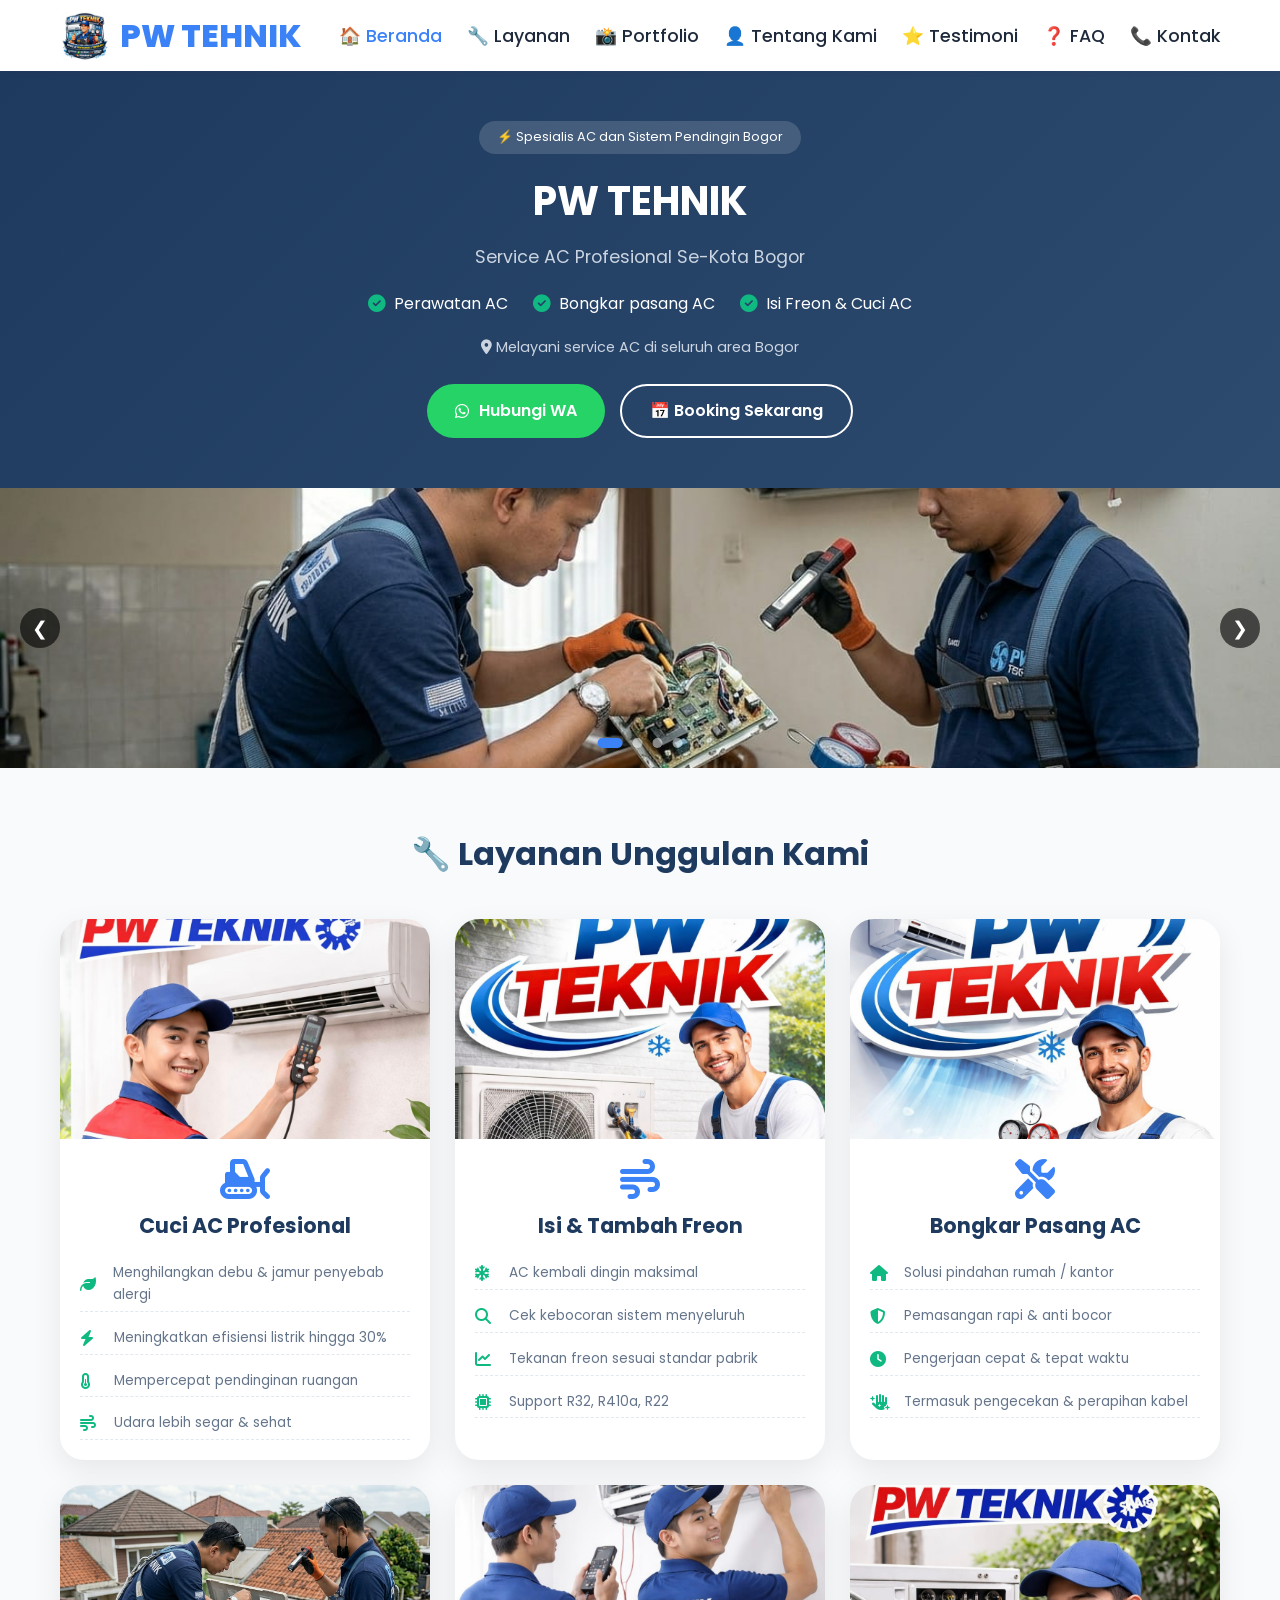
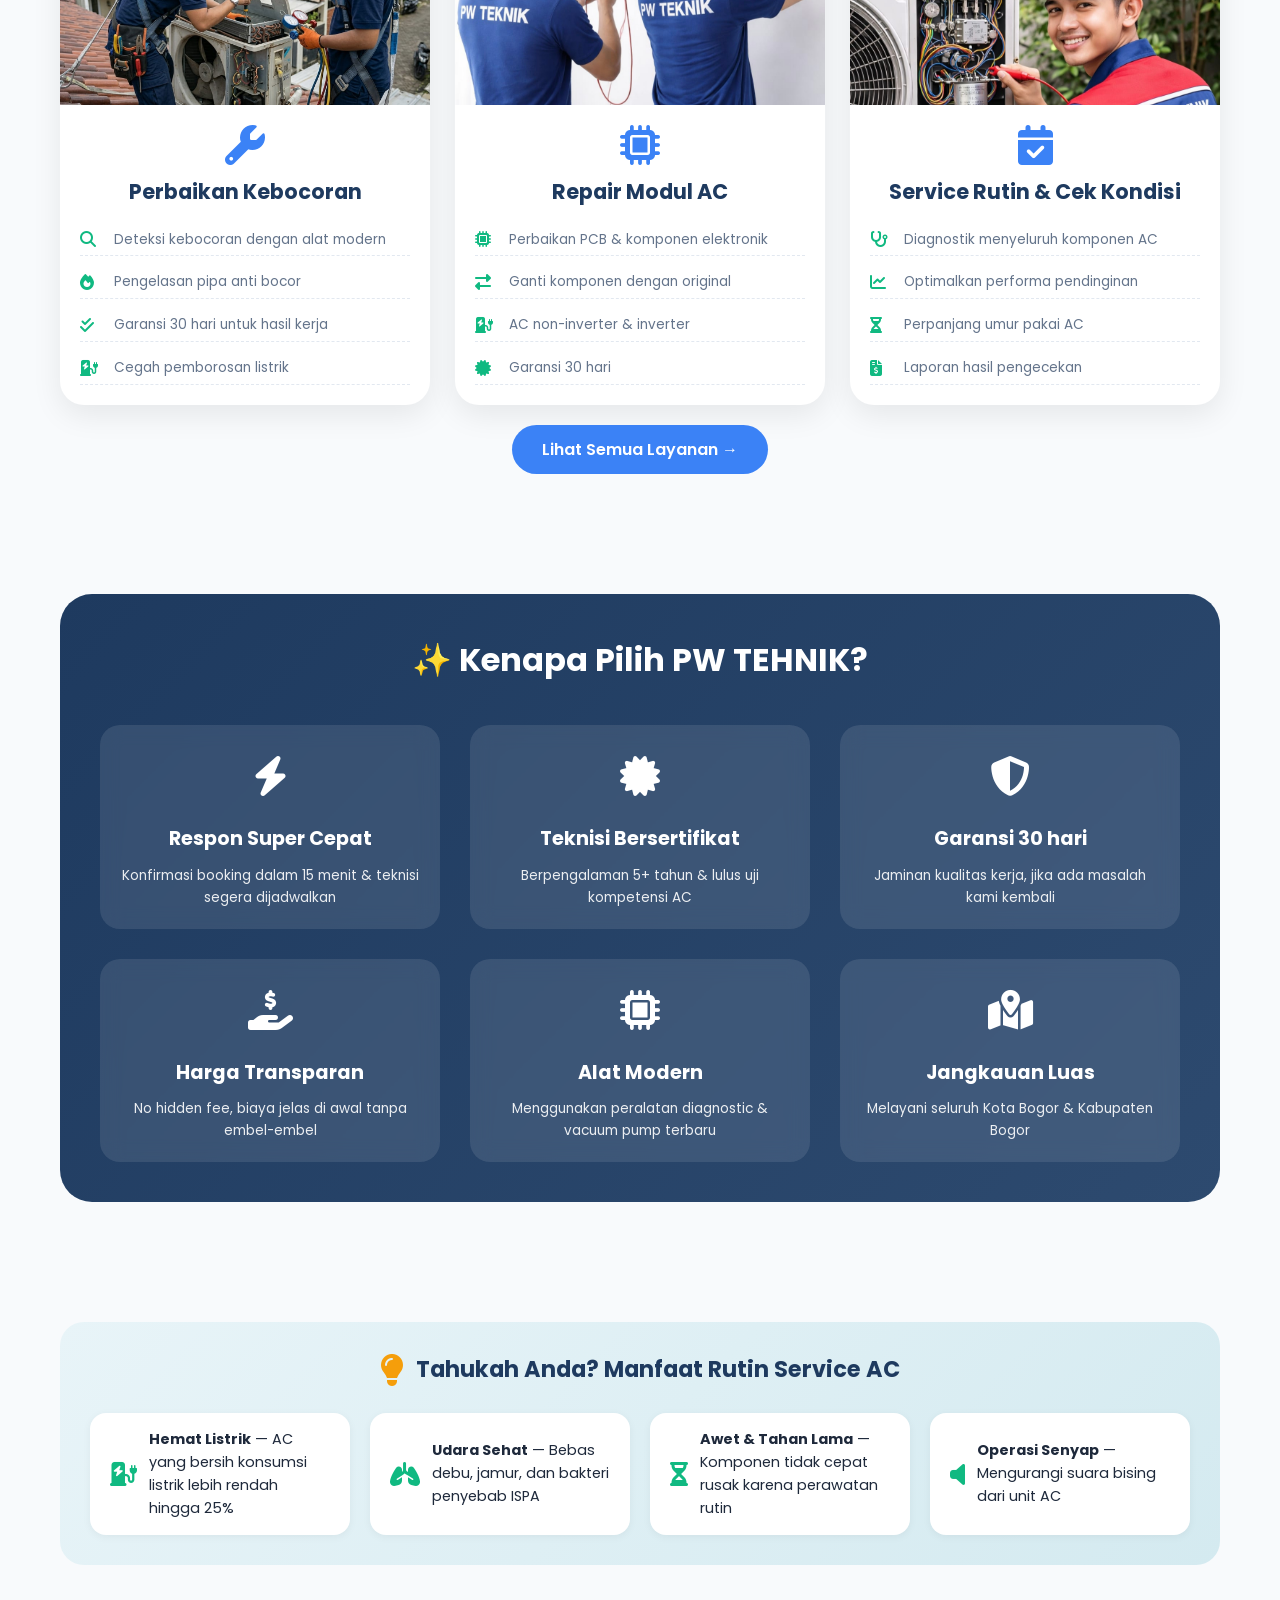
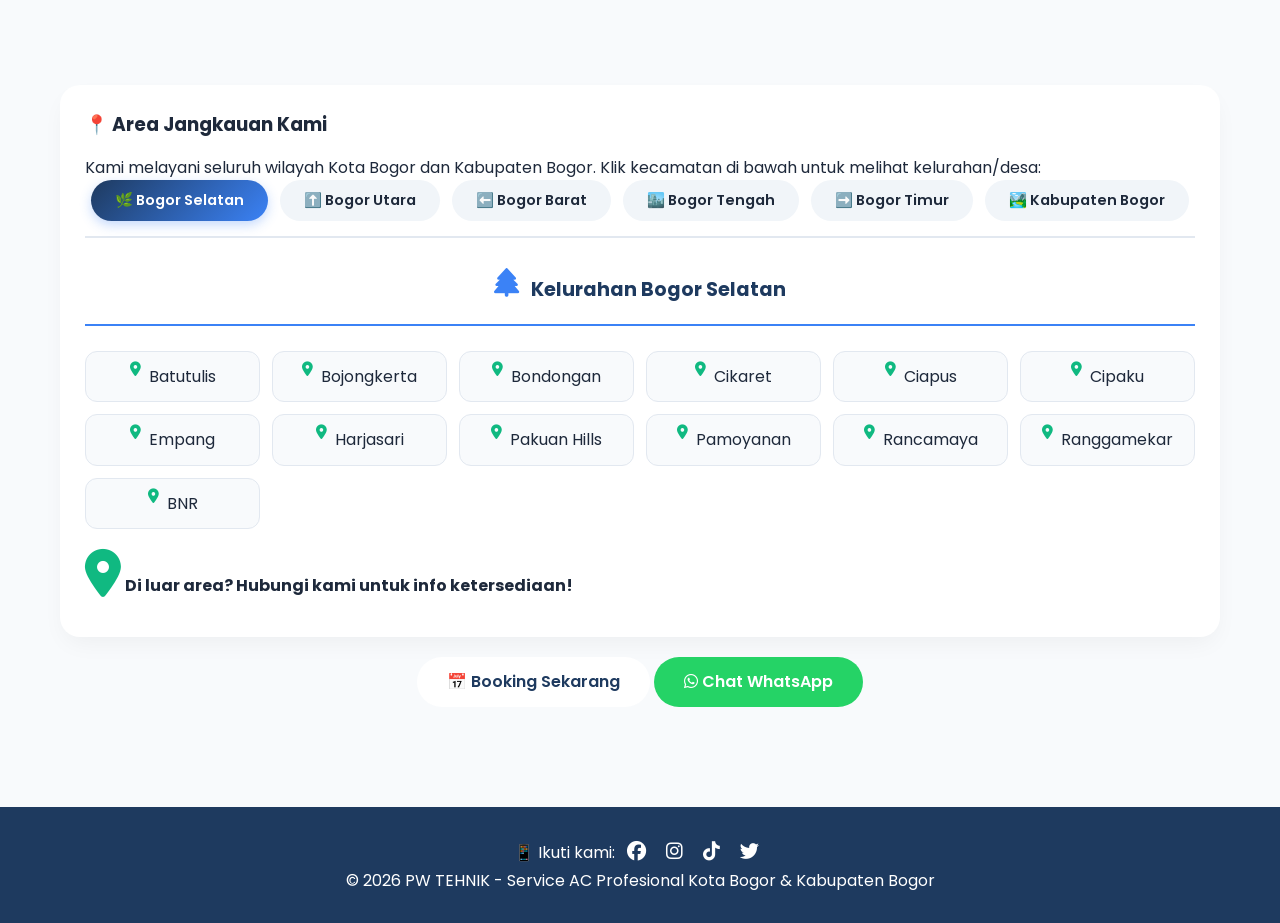
==== index.html @ 3d59398f "foto dashboard" ====
<!DOCTYPE html>
<html lang="id">
<head>
    <meta charset="UTF-8">
    <meta name="viewport" content="width=device-width, initial-scale=1.0, maximum-scale=1.0, user-scalable=yes">
    <title>PW TEHNIK - Service AC Profesional Kota Bogor</title>
    <meta name="description" content="Service AC profesional di Kota Bogor. Teknisi berpengalaman, harga terjangkau, Garansi 30 hari. Melayani cuci AC, isi freon, bongkar pasang.">
    <meta name="keywords" content="service AC Bogor, cuci AC Bogor, isi freon Bogor, teknisi AC">
    
    <!-- Favicon -->
    <link rel="icon" type="image/jpeg" href="assets/logo.jpeg">
    <link rel="shortcut icon" href="assets/logo.jpeg" type="image/x-icon">
    
    <link href="https://fonts.googleapis.com/css2?family=Poppins:wght@300;400;500;600;700;800&display=swap" rel="stylesheet">
    <link rel="stylesheet" href="https://cdnjs.cloudflare.com/ajax/libs/font-awesome/6.5.1/css/all.min.css">
    <link rel="stylesheet" href="css/style.css">
</head>
<body>

<nav class="navbar">
    <div class="nav-container">
        <a href="index.html" class="logo">
            <img src="assets/logo.jpeg" alt="Logo PW TEHNIK">
            <span>PW TEHNIK</span>
        </a>
        <div class="menu-toggle" id="menuToggle">
            <i class="fas fa-bars"></i>
        </div>
        <ul class="nav-menu" id="navMenu">
            <li><a href="index.html" class="active">🏠 Beranda</a></li>
            <li><a href="layanan.html">🔧 Layanan</a></li>
            <li><a href="portfolio.html">📸 Portfolio</a></li>
            <li><a href="tentang.html">👤 Tentang Kami</a></li>
            <li><a href="testimoni.html">⭐ Testimoni</a></li>
            <li><a href="faq.html">❓ FAQ</a></li>
            <li><a href="kontak.html">📞 Kontak</a></li>
        </ul>
    </div>
</nav>

<!-- KONTEN UTAMA (TEKS DAN LAYANAN) -->
<section class="hero-content-section">
    <div class="container">
        <div class="hero-content">
            <div class="hero-badge">⚡ Spesialis AC dan Sistem Pendingin Bogor</div>
            <h1>PW TEHNIK</h1>
            <p class="hero-tagline">Service AC Profesional Se-Kota Bogor</p>
            <ul class="hero-features">
                <li><i class="fas fa-check-circle"></i> Perawatan AC</li>
                <li><i class="fas fa-check-circle"></i> Bongkar pasang AC</li>
                <li><i class="fas fa-check-circle"></i> Isi Freon & Cuci AC</li>
            </ul>
            <p class="hero-location">
                <i class="fas fa-map-marker-alt"></i> Melayani service AC di seluruh area Bogor
            </p>
            <div class="btn-group-hero">
                <a href="https://wa.me/6281234567890?text=Halo%20PW%20TEHNIK%2C%20saya%20mau%20booking%20service%20AC" class="btn-wa-hero">
                    <i class="fab fa-whatsapp"></i> Hubungi WA
                </a>
                <a href="kontak.html" class="btn-outline-hero">
                    📅 Booking Sekarang
                </a>
            </div>
        </div>
    </div>
</section>

<section class="hero-slider-full">
    <div class="slider-container-full">
        <div class="slider-wrapper-full">
            <div class="slides-full" id="slidesFull">
                <div class="slide-full">
                    <img src="assets/service ac bogor landscape 1.jpeg" alt="Teknisi sedang perbaiki AC">
                </div>
                <div class="slide-full">
                    <img src="assets/service ac bogor landscape 2.jpeg" alt="Cuci AC profesional">
                </div>
                <div class="slide-full">
                    <img src="assets/service ac bogor landscape 3.jpeg" alt="Isi freon AC">
                </div>
                <div class="slide-full">
                    <img src="assets/service ac bogor landscape 1.jpeg" alt="Bongkar pasang AC">
                </div>
            </div>
        </div>
        <button class="slider-btn-full btn-prev-full" id="prevBtnFull">❮</button>
        <button class="slider-btn-full btn-next-full" id="nextBtnFull">❯</button>
        <div class="dots-full" id="dotsFull"></div>
    </div>
</section>

<!-- LAYANAN UNGGULAN dengan 6 CARD + FOTO & KELEBIHAN -->
<section class="section">
    <div class="container">
        <h2 class="section-title">🔧 Layanan Unggulan Kami</h2>
        
        <!-- Grid 6 card - rapi 2 atau 3 kolom tergantung layar -->
        <div class="services-grid-6" style="display: grid; grid-template-columns: repeat(auto-fill, minmax(320px, 1fr)); gap: 25px;">
            
            <!-- Card 1: Cuci AC Profesional -->
            <div class="service-card">
                <div class="service-img-wrapper">
                    <img src="assets/Service ac bogor 1.jpg" alt="Cuci AC" class="service-img" onerror="this.src='https://placehold.co/600x400/1E3A5F/white?text=Cuci+AC'">
                </div>
                <div class="service-body">
                    <i class="fas fa-snowplow service-icon"></i>
                    <h3>Cuci AC Profesional</h3>
                    <div class="service-benefits">
                        <div class="benefit-item"><i class="fas fa-leaf"></i><span>Menghilangkan debu & jamur penyebab alergi</span></div>
                        <div class="benefit-item"><i class="fas fa-bolt"></i><span>Meningkatkan efisiensi listrik hingga 30%</span></div>
                        <div class="benefit-item"><i class="fas fa-thermometer-half"></i><span>Mempercepat pendinginan ruangan</span></div>
                        <div class="benefit-item"><i class="fas fa-wind"></i><span>Udara lebih segar & sehat</span></div>
                    </div>
                </div>
            </div>

            <!-- Card 2: Isi & Tambah Freon -->
            <div class="service-card">
                <div class="service-img-wrapper">
                    <img src="assets/Service ac bogor 2.jpg" alt="Isi Freon" class="service-img" onerror="this.src='https://placehold.co/600x400/1E3A5F/white?text=Isi+Freon'">
                </div>
                <div class="service-body">
                    <i class="fas fa-wind service-icon"></i>
                    <h3>Isi & Tambah Freon</h3>
                    <div class="service-benefits">
                        <div class="benefit-item"><i class="fas fa-snowflake"></i><span>AC kembali dingin maksimal</span></div>
                        <div class="benefit-item"><i class="fas fa-search"></i><span>Cek kebocoran sistem menyeluruh</span></div>
                        <div class="benefit-item"><i class="fas fa-chart-line"></i><span>Tekanan freon sesuai standar pabrik</span></div>
                        <div class="benefit-item"><i class="fas fa-microchip"></i><span>Support R32, R410a, R22</span></div>
                    </div>
                </div>
            </div>

            <!-- Card 3: Bongkar Pasang AC -->
            <div class="service-card">
                <div class="service-img-wrapper">
                    <img src="assets/Service ac bogor 3.jpg" alt="Bongkar Pasang" class="service-img" onerror="this.src='https://placehold.co/600x400/1E3A5F/white?text=Bongkar+Pasang'">
                </div>
                <div class="service-body">
                    <i class="fas fa-tools service-icon"></i>
                    <h3>Bongkar Pasang AC</h3>
                    <div class="service-benefits">
                        <div class="benefit-item"><i class="fas fa-home"></i><span>Solusi pindahan rumah / kantor</span></div>
                        <div class="benefit-item"><i class="fas fa-shield-alt"></i><span>Pemasangan rapi & anti bocor</span></div>
                        <div class="benefit-item"><i class="fas fa-clock"></i><span>Pengerjaan cepat & tepat waktu</span></div>
                        <div class="benefit-item"><i class="fas fa-hand-sparkles"></i><span>Termasuk pengecekan & perapihan kabel</span></div>
                    </div>
                </div>
            </div>

            <!-- Card 4: Perbaikan Kebocoran -->
            <div class="service-card">
                <div class="service-img-wrapper">
                    <img src="assets/service ac bogor landscape 2.jpeg" alt="Perbaikan Bocor" class="service-img" onerror="this.src='https://placehold.co/600x400/1E3A5F/white?text=Perbaikan+Kebocoran'">
                </div>
                <div class="service-body">
                    <i class="fas fa-wrench service-icon"></i>
                    <h3>Perbaikan Kebocoran</h3>
                    <div class="service-benefits">
                        <div class="benefit-item"><i class="fas fa-search"></i><span>Deteksi kebocoran dengan alat modern</span></div>
                        <div class="benefit-item"><i class="fas fa-fire"></i><span>Pengelasan pipa anti bocor</span></div>
                        <div class="benefit-item"><i class="fas fa-check-double"></i><span>Garansi 30 hari untuk hasil kerja</span></div>
                        <div class="benefit-item"><i class="fas fa-charging-station"></i><span>Cegah pemborosan listrik</span></div>
                    </div>
                </div>
            </div>

            <!-- Card 5: Repair Modul / PCB -->
            <div class="service-card">
                <div class="service-img-wrapper">
                    <img src="assets/Service ac bogor 5.jpg" alt="Repair Modul" class="service-img" onerror="this.src='https://placehold.co/600x400/1E3A5F/white?text=Repair+Modul+AC'">
                </div>
                <div class="service-body">
                    <i class="fas fa-microchip service-icon"></i>
                    <h3>Repair Modul AC</h3>
                    <div class="service-benefits">
                        <div class="benefit-item"><i class="fas fa-microchip"></i><span>Perbaikan PCB & komponen elektronik</span></div>
                        <div class="benefit-item"><i class="fas fa-exchange-alt"></i><span>Ganti komponen dengan original</span></div>
                        <div class="benefit-item"><i class="fas fa-charging-station"></i><span>AC non-inverter & inverter</span></div>
                        <div class="benefit-item"><i class="fas fa-certificate"></i><span>Garansi 30 hari</span></div>
                    </div>
                </div>
            </div>

            <!-- Card 6: Service Rutin & Pengecekan -->
            <div class="service-card">
                <div class="service-img-wrapper">
                    <img src="assets/Service ac bogor 6.jpg" alt="Service Rutin" class="service-img" onerror="this.src='https://placehold.co/600x400/1E3A5F/white?text=Service+Rutin'">
                </div>
                <div class="service-body">
                    <i class="fas fa-calendar-check service-icon"></i>
                    <h3>Service Rutin & Cek Kondisi</h3>
                    <div class="service-benefits">
                        <div class="benefit-item"><i class="fas fa-stethoscope"></i><span>Diagnostik menyeluruh komponen AC</span></div>
                        <div class="benefit-item"><i class="fas fa-chart-line"></i><span>Optimalkan performa pendinginan</span></div>
                        <div class="benefit-item"><i class="fas fa-hourglass-half"></i><span>Perpanjang umur pakai AC</span></div>
                        <div class="benefit-item"><i class="fas fa-file-invoice-dollar"></i><span>Laporan hasil pengecekan</span></div>
                    </div>
                </div>
            </div>
        </div>
        
        <div class="text-center mt-20">
            <a href="layanan.html" class="btn btn-secondary">Lihat Semua Layanan →</a>
        </div>
    </div>
</section>

<!-- POIN KEUNGGULAN / FITUR UTAMA -->
<section class="section">
    <div class="container">
        <div class="feature-showcase">
            <h2 class="section-title">✨ Kenapa Pilih PW TEHNIK?</h2>
            <div class="features-grid">
                <div class="feature-box">
                    <div class="feature-icon"><i class="fas fa-bolt"></i></div>
                    <h4>Respon Super Cepat</h4>
                    <p>Konfirmasi booking dalam 15 menit & teknisi segera dijadwalkan</p>
                </div>
                <div class="feature-box">
                    <div class="feature-icon"><i class="fas fa-certificate"></i></div>
                    <h4>Teknisi Bersertifikat</h4>
                    <p>Berpengalaman 5+ tahun & lulus uji kompetensi AC</p>
                </div>
                <div class="feature-box">
                    <div class="feature-icon"><i class="fas fa-shield-alt"></i></div>
                    <h4>Garansi 30 hari</h4>
                    <p>Jaminan kualitas kerja, jika ada masalah kami kembali</p>
                </div>
                <div class="feature-box">
                    <div class="feature-icon"><i class="fas fa-hand-holding-usd"></i></div>
                    <h4>Harga Transparan</h4>
                    <p>No hidden fee, biaya jelas di awal tanpa embel-embel</p>
                </div>
                <div class="feature-box">
                    <div class="feature-icon"><i class="fas fa-microchip"></i></div>
                    <h4>Alat Modern</h4>
                    <p>Menggunakan peralatan diagnostic & vacuum pump terbaru</p>
                </div>
                <div class="feature-box">
                    <div class="feature-icon"><i class="fas fa-map-marked-alt"></i></div>
                    <h4>Jangkauan Luas</h4>
                    <p>Melayani seluruh Kota Bogor & Kabupaten Bogor</p>
                </div>
            </div>
        </div>
    </div>
</section>

<!-- MANFAAT SERVICE AC (POIN EDUKASI) -->
<section class="section bg-light">
    <div class="container">
        <div class="info-card">
            <div class="info-header">
                <i class="fas fa-lightbulb"></i>
                <h3>Tahukah Anda? Manfaat Rutin Service AC</h3>
            </div>
            <div class="info-grid">
                <div class="info-item">
                    <i class="fas fa-charging-station"></i>
                    <span><strong>Hemat Listrik</strong> — AC yang bersih konsumsi listrik lebih rendah hingga 25%</span>
                </div>
                <div class="info-item">
                    <i class="fas fa-lungs"></i>
                    <span><strong>Udara Sehat</strong> — Bebas debu, jamur, dan bakteri penyebab ISPA</span>
                </div>
                <div class="info-item">
                    <i class="fas fa-hourglass-half"></i>
                    <span><strong>Awet & Tahan Lama</strong> — Komponen tidak cepat rusak karena perawatan rutin</span>
                </div>
                <div class="info-item">
                    <i class="fas fa-volume-off"></i>
                    <span><strong>Operasi Senyap</strong> — Mengurangi suara bising dari unit AC</span>
                </div>
            </div>
        </div>
    </div>
</section>

<!-- AREA JANGKAUAN -->
<section class="section">
    <div class="container">
        <div class="card">
            <h3 style="margin-bottom: 15px;">📍 Area Jangkauan Kami</h3>
            <p>Kami melayani seluruh wilayah Kota Bogor dan Kabupaten Bogor. Klik kecamatan di bawah untuk melihat kelurahan/desa:</p>
            
            <!-- Tabs Kecamatan -->
            <div class="kecamatan-tabs" id="kecamatanTabs">
                <button class="kecamatan-tab active" data-kecamatan="selatan">🌿 Bogor Selatan</button>
                <button class="kecamatan-tab" data-kecamatan="utara">⬆️ Bogor Utara</button>
                <button class="kecamatan-tab" data-kecamatan="barat">⬅️ Bogor Barat</button>
                <button class="kecamatan-tab" data-kecamatan="tengah">🏙️ Bogor Tengah</button>
                <button class="kecamatan-tab" data-kecamatan="timur">➡️ Bogor Timur</button>
                <button class="kecamatan-tab" data-kecamatan="kabupaten">🏞️ Kabupaten Bogor</button>
            </div>
            
            <!-- Panel Kelurahan per Kecamatan -->
            <div id="kelurahanPanels">
                
                <div class="kelurahan-panel active-panel" data-panel="selatan">
                    <div class="kecamatan-header">
                        <i class="fas fa-tree"></i>
                        <h4>Kelurahan Bogor Selatan</h4>
                    </div>
                    <div class="kelurahan-grid">
                        <div class="kelurahan-item"><i class="fas fa-location-dot"></i> Batutulis</div>
                        <div class="kelurahan-item"><i class="fas fa-location-dot"></i> Bojongkerta</div>
                        <div class="kelurahan-item"><i class="fas fa-location-dot"></i> Bondongan</div>
                        <div class="kelurahan-item"><i class="fas fa-location-dot"></i> Cikaret</div>
                        <div class="kelurahan-item"><i class="fas fa-location-dot"></i> Ciapus</div>
                        <div class="kelurahan-item"><i class="fas fa-location-dot"></i> Cipaku</div>
                        <div class="kelurahan-item"><i class="fas fa-location-dot"></i> Empang</div>
                        <div class="kelurahan-item"><i class="fas fa-location-dot"></i> Harjasari</div>
                        <div class="kelurahan-item"><i class="fas fa-location-dot"></i> Pakuan Hills</div>
                        <div class="kelurahan-item"><i class="fas fa-location-dot"></i> Pamoyanan</div>
                        <div class="kelurahan-item"><i class="fas fa-location-dot"></i> Rancamaya</div>
                        <div class="kelurahan-item"><i class="fas fa-location-dot"></i> Ranggamekar</div>
                        <div class="kelurahan-item"><i class="fas fa-location-dot"></i> BNR</div>
                    </div>
                </div>
                
                <div class="kelurahan-panel" data-panel="utara">
                    <div class="kecamatan-header">
                        <i class="fas fa-mountain"></i>
                        <h4>Kelurahan Bogor Utara</h4>
                    </div>
                    <div class="kelurahan-grid">
                        <div class="kelurahan-item"><i class="fas fa-location-dot"></i> Bantarjati</div>
                        <div class="kelurahan-item"><i class="fas fa-location-dot"></i> Cibuluh</div>
                        <div class="kelurahan-item"><i class="fas fa-location-dot"></i> Ciluar</div>
                        <div class="kelurahan-item"><i class="fas fa-location-dot"></i> Tanah Baru</div>
                        <div class="kelurahan-item"><i class="fas fa-location-dot"></i> Bangbarung</div>
                        <div class="kelurahan-item"><i class="fas fa-location-dot"></i> Baranangsiang</div>
                        <div class="kelurahan-item"><i class="fas fa-location-dot"></i> Katulampa</div>
                        <div class="kelurahan-item"><i class="fas fa-location-dot"></i> Sindangrasa</div>
                        <div class="kelurahan-item"><i class="fas fa-location-dot"></i> Sindangsari</div>
                        <div class="kelurahan-item"><i class="fas fa-location-dot"></i> Sukasari</div>
                        <div class="kelurahan-item"><i class="fas fa-location-dot"></i> Tajur</div>
                    </div>
                </div>
                
                <div class="kelurahan-panel" data-panel="barat">
                    <div class="kecamatan-header">
                        <i class="fas fa-water"></i>
                        <h4>Kelurahan Bogor Barat</h4>
                    </div>
                    <div class="kelurahan-grid">
                        <div class="kelurahan-item"><i class="fas fa-location-dot"></i> Loji</div>
                        <div class="kelurahan-item"><i class="fas fa-location-dot"></i> Gunung Batu</div>
                        <div class="kelurahan-item"><i class="fas fa-location-dot"></i> Pasir Jaya</div>
                        <div class="kelurahan-item"><i class="fas fa-location-dot"></i> Pasir Mulya</div>
                        <div class="kelurahan-item"><i class="fas fa-location-dot"></i> Sindang Barang</div>
                        <div class="kelurahan-item"><i class="fas fa-location-dot"></i> Bubulak</div>
                        <div class="kelurahan-item"><i class="fas fa-location-dot"></i> Cilendek</div>
                        <div class="kelurahan-item"><i class="fas fa-location-dot"></i> Curug</div>
                        <div class="kelurahan-item"><i class="fas fa-location-dot"></i> Margajaya</div>
                        <div class="kelurahan-item"><i class="fas fa-location-dot"></i> Pasir Kuda</div>
                        <div class="kelurahan-item"><i class="fas fa-location-dot"></i> Semplak</div>
                        <div class="kelurahan-item"><i class="fas fa-location-dot"></i> Situ Gede</div>
                    </div>
                </div>
                
                <div class="kelurahan-panel" data-panel="tengah">
                    <div class="kecamatan-header">
                        <i class="fas fa-city"></i>
                        <h4>Kelurahan Bogor Tengah</h4>
                    </div>
                    <div class="kelurahan-grid">
                        <div class="kelurahan-item"><i class="fas fa-location-dot"></i> Sempur</div>
                        <div class="kelurahan-item"><i class="fas fa-location-dot"></i> Paledang</div>
                        <div class="kelurahan-item"><i class="fas fa-location-dot"></i> Ciwaringin</div>
                        <div class="kelurahan-item"><i class="fas fa-location-dot"></i> Pabaton</div>
                        <div class="kelurahan-item"><i class="fas fa-location-dot"></i> Babakan</div>
                        <div class="kelurahan-item"><i class="fas fa-location-dot"></i> Cibogor</div>
                    </div>
                </div>
                
                <div class="kelurahan-panel" data-panel="timur">
                    <div class="kecamatan-header">
                        <i class="fas fa-church"></i>
                        <h4>Kelurahan Bogor Timur</h4>
                    </div>
                    <div class="kelurahan-grid">
                        <div class="kelurahan-item"><i class="fas fa-location-dot"></i> Baranangsiang</div>
                        <div class="kelurahan-item"><i class="fas fa-location-dot"></i> Katulampa</div>
                        <div class="kelurahan-item"><i class="fas fa-location-dot"></i> Sindangrasa</div>
                        <div class="kelurahan-item"><i class="fas fa-location-dot"></i> Sindangsari</div>
                        <div class="kelurahan-item"><i class="fas fa-location-dot"></i> Sukasari</div>
                        <div class="kelurahan-item"><i class="fas fa-location-dot"></i> Tajur</div>
                        <div class="kelurahan-item"><i class="fas fa-location-dot"></i> Tanah Sareal</div>
                    </div>
                </div>
                
                <div class="kelurahan-panel" data-panel="kabupaten">
                    <div class="kecamatan-header">
                        <i class="fas fa-mountain-sun"></i>
                        <h4>Wilayah Kabupaten Bogor</h4>
                    </div>
                    <div class="kelurahan-grid">
                        <div class="kelurahan-item"><i class="fas fa-location-dot"></i> Bojong Koneng</div>
                        <div class="kelurahan-item"><i class="fas fa-location-dot"></i> Bukit Cimanggu</div>
                        <div class="kelurahan-item"><i class="fas fa-location-dot"></i> Cibinong</div>
                        <div class="kelurahan-item"><i class="fas fa-location-dot"></i> Ciheleut</div>
                        <div class="kelurahan-item"><i class="fas fa-location-dot"></i> Cilebut</div>
                        <div class="kelurahan-item"><i class="fas fa-location-dot"></i> Cimanggu City</div>
                        <div class="kelurahan-item"><i class="fas fa-location-dot"></i> Citereup</div>
                        <div class="kelurahan-item"><i class="fas fa-location-dot"></i> Jambu Dua Bogor</div>
                        <div class="kelurahan-item"><i class="fas fa-location-dot"></i> Kebon Pedes</div>
                        <div class="kelurahan-item"><i class="fas fa-location-dot"></i> Laladon</div>
                        <div class="kelurahan-item"><i class="fas fa-location-dot"></i> Bubulak</div>
                        <div class="kelurahan-item"><i class="fas fa-location-dot"></i> Gadog</div>
                        <div class="kelurahan-item"><i class="fas fa-location-dot"></i> Cifor</div>
                        <div class="kelurahan-item"><i class="fas fa-location-dot"></i> Cijunjung</div>
                        <div class="kelurahan-item"><i class="fas fa-location-dot"></i> Cinangneng</div>
                        <div class="kelurahan-item"><i class="fas fa-location-dot"></i> Danau Bogor Raya</div>
                        <div class="kelurahan-item"><i class="fas fa-location-dot"></i> Dramaga</div>
                        <div class="kelurahan-item"><i class="fas fa-location-dot"></i> Kemang</div>
                        <div class="kelurahan-item"><i class="fas fa-location-dot"></i> Mancur</div>
                    </div>
                </div>
                
            </div>
            
            <p class="mt-20"><i class="fas fa-map-marker-alt" style="color: var(--accent);"></i> <strong>Di luar area? Hubungi kami untuk info ketersediaan!</strong></p>
        </div>
        
        <div class="text-center mt-20">
            <a href="kontak.html" class="btn btn-primary">📅 Booking Sekarang</a>
            <a href="https://wa.me/6281234567890" class="btn btn-wa"><i class="fab fa-whatsapp"></i> Chat WhatsApp</a>
        </div>
    </div>
</section>

<footer class="footer">
    <div class="container">
        <p>📱 Ikuti kami: 
            <a href="#"><i class="fab fa-facebook"></i></a>
            <a href="#"><i class="fab fa-instagram"></i></a>
            <a href="#"><i class="fab fa-tiktok"></i></a>
            <a href="#"><i class="fab fa-twitter"></i></a>
        </p>
        <p>© 2026 PW TEHNIK - Service AC Profesional Kota Bogor & Kabupaten Bogor</p>
    </div>
</footer>

<script src="js/main.js"></script>
<script>
    // Slider functionality
    const slidesFull = document.getElementById('slidesFull');
    const prevBtn = document.getElementById('prevBtnFull');
    const nextBtn = document.getElementById('nextBtnFull');
    const dotsContainer = document.getElementById('dotsFull');
    if(slidesFull && slidesFull.children.length > 0) {
        let currentIndex = 0;
        const slides = document.querySelectorAll('.slide-full');
        function updateSlider() {
            slidesFull.style.transform = `translateX(-${currentIndex * 100}%)`;
            document.querySelectorAll('.dot-full').forEach((dot, i) => {
                dot.classList.toggle('active', i === currentIndex);
            });
        }
        function createDots() {
            dotsContainer.innerHTML = '';
            slides.forEach((_, i) => {
                const dot = document.createElement('div');
                dot.classList.add('dot-full');
                if(i === currentIndex) dot.classList.add('active');
                dot.addEventListener('click', () => {
                    currentIndex = i;
                    updateSlider();
                });
                dotsContainer.appendChild(dot);
            });
        }
        function nextSlide() { currentIndex = (currentIndex + 1) % slides.length; updateSlider(); }
        function prevSlide() { currentIndex = (currentIndex - 1 + slides.length) % slides.length; updateSlider(); }
        createDots();
        if(prevBtn) prevBtn.addEventListener('click', prevSlide);
        if(nextBtn) nextBtn.addEventListener('click', nextSlide);
        setInterval(nextSlide, 4000);
    }
    
    // Kecamatan Tabs
    const tabs = document.querySelectorAll('.kecamatan-tab');
    const panels = document.querySelectorAll('.kelurahan-panel');
    if(tabs.length) {
        tabs.forEach(tab => {
            tab.addEventListener('click', () => {
                const kec = tab.dataset.kecamatan;
                tabs.forEach(t => t.classList.remove('active'));
                tab.classList.add('active');
                panels.forEach(panel => {
                    panel.classList.remove('active-panel');
                    if(panel.dataset.panel === kec) panel.classList.add('active-panel');
                });
            });
        });
    }
    
    // Mobile menu toggle
    const menuToggle = document.getElementById('menuToggle');
    const navMenu = document.getElementById('navMenu');
    if (menuToggle) {
        menuToggle.addEventListener('click', () => {
            navMenu.classList.toggle('active');
        });
    }
</script>
</body>
</html>
---- css/style.css ----
/* ========== GLOBAL STYLES ========== */
* {
    margin: 0;
    padding: 0;
    box-sizing: border-box;
}

:root {
    --primary: #1E3A5F;
    --secondary: #3B82F6;
    --accent: #10B981;
    --bg-light: #F8FAFC;
    --text-dark: #1E293B;
    --white: #ffffff;
    --gray: #64748B;
    --danger: #EF4444;
    --warning: #F59E0B;
    --wa: #25D366;
}

body {
    font-family: 'Poppins', sans-serif;
    background-color: var(--bg-light);
    color: var(--text-dark);
    line-height: 1.6;
}

.container {
    max-width: 1200px;
    margin: 0 auto;
    padding: 0 20px;
}

/* ========== TYPOGRAPHY ========== */
.text-center { text-align: center; }
.mt-20 { margin-top: 20px; }
.mb-20 { margin-bottom: 20px; }
.text-primary { color: var(--primary); }
.text-secondary { color: var(--secondary); }
.bg-white { background: var(--white); }
.rounded-xl { border-radius: 16px; }

/* ========== NAVBAR ========== */
.navbar {
    background: var(--white);
    box-shadow: 0 2px 10px rgba(0,0,0,0.05);
    position: sticky;
    top: 0;
    z-index: 1000;
}

.nav-container {
    display: flex;
    justify-content: space-between;
    align-items: center;
    padding: 10px 20px;
    max-width: 1200px;
    margin: 0 auto;
}

.logo {
    display: flex;
    align-items: center;
    gap: 10px;
    font-size: 2rem;
    font-weight: 800;
    color: var(--primary);
    text-decoration: none;
}

.logo img {
    height: 50px;
    border-radius: 10px;
}

.logo span {
    color: var(--secondary);
}

.nav-menu {
    display: flex;
    gap: 25px;
    list-style: none;
}

.nav-menu a {
    text-decoration: none;
    color: var(--text-dark);
    font-weight: 500;
    font-size: 1.1rem;
    transition: color 0.3s;
}

.nav-menu a:hover,
.nav-menu a.active {
    color: var(--secondary);
}

.menu-toggle {
    display: none;
    font-size: 1.8rem;
    cursor: pointer;
    color: var(--primary);
}

/* ========== SLIDER FULL WIDTH ========== */
.hero-slider-full {
    width: 100%;
    background-color: #000;
    position: relative;
}

.slider-container-full {
    position: relative;
    width: 100%;
    max-width: 100%;
    margin: 0 auto;
    overflow: hidden;
}

.slider-wrapper-full {
    position: relative;
    width: 100%;
    overflow: hidden;
}

.slides-full {
    display: flex;
    transition: transform 0.5s ease-in-out;
}

.slide-full {
    flex: 0 0 100%;
    position: relative;
}

.slide-full img {
    width: 100%;
    height: 280px;
    object-fit: cover;
    display: block;
}

.slider-btn-full {
    position: absolute;
    top: 50%;
    transform: translateY(-50%);
    background: rgba(0, 0, 0, 0.6);
    color: white;
    border: none;
    width: 40px;
    height: 40px;
    border-radius: 50%;
    cursor: pointer;
    font-size: 1.2rem;
    transition: all 0.3s ease;
    z-index: 10;
}

.slider-btn-full:hover {
    background: var(--secondary);
    transform: translateY(-50%) scale(1.05);
}

.btn-prev-full {
    left: 20px;
}

.btn-next-full {
    right: 20px;
}

.dots-full {
    position: absolute;
    bottom: 20px;
    left: 50%;
    transform: translateX(-50%);
    display: flex;
    gap: 10px;
    z-index: 10;
}

.dot-full {
    width: 10px;
    height: 10px;
    background: rgba(255, 255, 255, 0.5);
    border-radius: 50%;
    cursor: pointer;
    transition: all 0.3s ease;
}

.dot-full.active {
    background: var(--secondary);
    width: 25px;
    border-radius: 10px;
}

/* ========== HERO CONTENT SECTION ========== */
.hero-content-section {
    background: linear-gradient(135deg, #1E3A5F 0%, #2D4A6F 100%);
    padding: 50px 20px;
    text-align: center;
}

.hero-content-section .hero-badge {
    display: inline-block;
    background: rgba(255,255,255,0.15);
    padding: 6px 18px;
    border-radius: 50px;
    font-size: 0.8rem;
    color: white;
    margin-bottom: 15px;
}

.hero-content-section h1 {
    font-size: 2.5rem;
    color: white;
    margin-bottom: 10px;
}

.hero-content-section .hero-tagline {
    font-size: 1.1rem;
    color: #cbd5e1;
    margin-bottom: 20px;
}

.hero-content-section .hero-features {
    display: flex;
    justify-content: center;
    gap: 25px;
    flex-wrap: wrap;
    list-style: none;
    margin-bottom: 20px;
}

.hero-content-section .hero-features li {
    color: white;
    display: flex;
    align-items: center;
    gap: 8px;
}

.hero-content-section .hero-features i {
    color: var(--accent);
    font-size: 1.1rem;
}

.hero-content-section .hero-location {
    color: #cbd5e1;
    font-size: 0.9rem;
    margin-bottom: 25px;
}

.hero-content-section .btn-group-hero {
    display: flex;
    justify-content: center;
    gap: 15px;
    flex-wrap: wrap;
}

.hero-content-section .btn-wa-hero {
    background: #25D366;
    color: white;
    padding: 12px 28px;
    border-radius: 50px;
    text-decoration: none;
    font-weight: 600;
    display: inline-flex;
    align-items: center;
    gap: 10px;
    transition: 0.3s;
}

.hero-content-section .btn-wa-hero:hover {
    background: #128C7E;
    transform: translateY(-2px);
}

.hero-content-section .btn-outline-hero {
    background: transparent;
    border: 2px solid white;
    color: white;
    padding: 12px 28px;
    border-radius: 50px;
    text-decoration: none;
    font-weight: 600;
    transition: 0.3s;
}

.hero-content-section .btn-outline-hero:hover {
    background: white;
    color: #1E3A5F;
}

/* ========== BUTTONS ========== */
.btn-group {
    display: flex;
    gap: 15px;
    justify-content: center;
    flex-wrap: wrap;
}

.btn {
    padding: 12px 30px;
    border-radius: 50px;
    text-decoration: none;
    font-weight: 600;
    transition: transform 0.3s, box-shadow 0.3s;
    display: inline-block;
    border: none;
    cursor: pointer;
    font-family: 'Poppins', sans-serif;
}

.btn:hover {
    transform: translateY(-2px);
    box-shadow: 0 5px 20px rgba(0,0,0,0.2);
}

.btn-primary { background: var(--white); color: var(--primary); }
.btn-wa { background: var(--wa); color: var(--white); }
.btn-secondary { background: var(--secondary); color: var(--white); }

/* ========== SECTION ========== */
.section { padding: 60px 0; }
.section-title {
    text-align: center;
    font-size: 2rem;
    margin-bottom: 40px;
    color: var(--primary);
}
.section-subtitle {
    text-align: center;
    color: var(--gray);
    margin-bottom: 40px;
}

.bg-light { background: var(--bg-light); }

/* ========== CARDS ========== */
.grid-3 {
    display: grid;
    grid-template-columns: repeat(auto-fit, minmax(300px, 1fr));
    gap: 30px;
}

.grid-4 {
    display: grid;
    grid-template-columns: repeat(auto-fit, minmax(250px, 1fr));
    gap: 25px;
}

.card {
    background: var(--white);
    border-radius: 20px;
    padding: 25px;
    box-shadow: 0 10px 25px -5px rgba(0,0,0,0.05);
    transition: transform 0.3s;
}

.card:hover { transform: translateY(-5px); }
.card.text-center { text-align: center; }
.card i { font-size: 3rem; color: var(--secondary); margin-bottom: 15px; }
.card h3 { margin-bottom: 10px; }

/* ========== SERVICE CARD with IMAGE (UNTUK INDEX) ========== */
.service-card {
    background: var(--white);
    border-radius: 24px;
    overflow: hidden;
    box-shadow: 0 10px 30px rgba(0,0,0,0.08);
    transition: transform 0.3s ease, box-shadow 0.3s ease;
}

.service-card:hover {
    transform: translateY(-8px);
    box-shadow: 0 20px 40px rgba(0,0,0,0.15);
}

.service-img-wrapper {
    width: 100%;
    height: 220px;
    overflow: hidden;
}

.service-img {
    width: 100%;
    height: 100%;
    object-fit: cover;
    transition: transform 0.5s ease;
}

.service-card:hover .service-img {
    transform: scale(1.05);
}

.service-body {
    padding: 20px;
    text-align: center;
}

.service-icon {
    font-size: 2.5rem;
    color: var(--secondary);
    margin-bottom: 10px;
}

.service-body h3 {
    font-size: 1.3rem;
    margin-bottom: 15px;
    color: var(--primary);
}

.service-benefits {
    display: flex;
    flex-direction: column;
    gap: 10px;
    margin-top: 10px;
}

.benefit-item {
    display: flex;
    align-items: center;
    gap: 10px;
    font-size: 0.85rem;
    color: var(--gray);
    text-align: left;
    padding: 5px 0;
    border-bottom: 1px dashed #e2e8f0;
}

.benefit-item i {
    font-size: 1rem;
    color: var(--accent);
    width: 24px;
}

/* ========== FEATURE SHOWCASE (KENAPA PILIH KAMI) ========== */
.feature-showcase {
    background: linear-gradient(135deg, var(--primary), #2D4A6F);
    border-radius: 32px;
    padding: 40px;
    color: white;
}

.feature-showcase .section-title {
    color: white;
}

.features-grid {
    display: grid;
    grid-template-columns: repeat(auto-fit, minmax(250px, 1fr));
    gap: 30px;
    margin-top: 20px;
}

.feature-box {
    text-align: center;
    padding: 20px;
    background: rgba(255,255,255,0.1);
    border-radius: 20px;
    backdrop-filter: blur(10px);
    transition: transform 0.3s;
}

.feature-box:hover {
    transform: translateY(-5px);
    background: rgba(255,255,255,0.2);
}

.feature-icon {
    font-size: 2.5rem;
    margin-bottom: 15px;
}

.feature-box h4 {
    font-size: 1.2rem;
    margin-bottom: 10px;
}

.feature-box p {
    font-size: 0.85rem;
    opacity: 0.9;
}

/* ========== INFO CARD (MANFAAT SERVICE AC) ========== */
.info-card {
    background: linear-gradient(135deg, #e8f4f8, #d4eaf0);
    border-radius: 24px;
    padding: 30px;
}

.info-header {
    display: flex;
    align-items: center;
    justify-content: center;
    gap: 12px;
    margin-bottom: 25px;
}

.info-header i {
    font-size: 2rem;
    color: var(--warning);
}

.info-header h3 {
    font-size: 1.4rem;
    color: var(--primary);
}

.info-grid {
    display: grid;
    grid-template-columns: repeat(auto-fit, minmax(240px, 1fr));
    gap: 20px;
}

.info-item {
    display: flex;
    align-items: center;
    gap: 12px;
    background: white;
    padding: 15px 20px;
    border-radius: 16px;
    box-shadow: 0 2px 8px rgba(0,0,0,0.05);
}

.info-item i {
    font-size: 1.5rem;
    color: var(--accent);
}

.info-item span {
    font-size: 0.9rem;
    color: var(--text-dark);
}

/* ========== FORM ========== */
.form-group { margin-bottom: 20px; }
.form-group label {
    display: block;
    margin-bottom: 8px;
    font-weight: 500;
}
.form-group input,
.form-group select,
.form-group textarea {
    width: 100%;
    padding: 12px 15px;
    border: 1px solid #e2e8f0;
    border-radius: 12px;
    font-family: 'Poppins', sans-serif;
    transition: border-color 0.3s;
}
.form-group input:focus,
.form-group select:focus,
.form-group textarea:focus {
    outline: none;
    border-color: var(--secondary);
}

.checkbox-group {
    display: flex;
    flex-wrap: wrap;
    gap: 15px;
    margin-top: 10px;
}
.checkbox-group label {
    display: flex;
    align-items: center;
    gap: 8px;
    font-weight: normal;
}

/* ========== SERVICE CHIPS ========== */
.services-chips {
    display: flex;
    flex-wrap: wrap;
    gap: 12px;
    margin-top: 8px;
}

.service-chip {
    display: inline-flex;
    align-items: center;
    gap: 8px;
    background: #f1f3f4;
    border: 2px solid #e0e0e0;
    border-radius: 48px;
    padding: 10px 18px;
    font-size: 0.85rem;
    font-weight: 500;
    cursor: pointer;
    transition: all 0.2s ease;
    font-family: 'Poppins', sans-serif;
}

.service-chip:hover {
    background: #e8f0fe;
    border-color: var(--secondary);
    transform: translateY(-2px);
}

.service-chip.active {
    background: linear-gradient(135deg, var(--accent), #059669);
    border-color: var(--accent);
    color: var(--white);
    box-shadow: 0 4px 12px rgba(16,185,129,0.3);
}

.service-chip.active .chip-price { color: #e0f7f5; }
.service-chip .chip-icon { font-size: 1.1rem; }
.service-chip .chip-text { font-weight: 600; }
.service-chip .chip-price {
    font-size: 0.7rem;
    padding: 2px 8px;
    background: rgba(0,0,0,0.08);
    border-radius: 20px;
}
.service-chip.active .chip-price { background: rgba(255,255,255,0.2); }

/* ========== PORTFOLIO ========== */
.portfolio-grid {
    display: grid;
    grid-template-columns: repeat(auto-fit, minmax(280px, 1fr));
    gap: 25px;
}

.portfolio-item {
    position: relative;
    border-radius: 20px;
    overflow: hidden;
    cursor: pointer;
}

.portfolio-item img {
    width: 100%;
    height: 250px;
    object-fit: cover;
    transition: transform 0.3s;
}

.portfolio-item:hover img { transform: scale(1.05); }

.portfolio-overlay {
    position: absolute;
    bottom: 0;
    left: 0;
    right: 0;
    background: linear-gradient(transparent, rgba(0,0,0,0.7));
    padding: 20px;
    color: var(--white);
    transform: translateY(100%);
    transition: transform 0.3s;
}

.portfolio-item:hover .portfolio-overlay { transform: translateY(0); }

/* ========== MODAL ========== */
.modal {
    display: none;
    position: fixed;
    top: 0;
    left: 0;
    width: 100%;
    height: 100%;
    background: rgba(0,0,0,0.9);
    z-index: 2000;
    cursor: pointer;
}
.modal img {
    position: absolute;
    top: 50%;
    left: 50%;
    transform: translate(-50%, -50%);
    max-width: 90%;
    max-height: 90%;
    object-fit: contain;
}
.modal-close {
    position: absolute;
    top: 20px;
    right: 35px;
    color: var(--white);
    font-size: 40px;
    cursor: pointer;
}

/* ========== FAQ ACCORDION ========== */
.faq-item {
    background: var(--white);
    border-radius: 16px;
    margin-bottom: 15px;
    overflow: hidden;
    box-shadow: 0 1px 3px rgba(0,0,0,0.1);
}

.faq-question {
    padding: 20px;
    font-weight: 600;
    cursor: pointer;
    display: flex;
    justify-content: space-between;
    align-items: center;
    transition: background 0.2s ease;
}

.faq-question:hover { background: #f8fafc; }
.faq-question i {
    transition: transform 0.3s cubic-bezier(0.4, 0, 0.2, 1);
    color: var(--secondary);
}

.faq-item.active .faq-question i { transform: rotate(180deg); }

.faq-answer {
    max-height: 0;
    overflow: hidden;
    transition: max-height 0.4s cubic-bezier(0.4, 0, 0.2, 1);
    padding: 0 20px;
}

.faq-item.active .faq-answer {
    max-height: 500px;
    padding: 0 20px 20px 20px;
}

.faq-answer p { color: var(--gray); line-height: 1.7; }

/* ========== TESTIMONI ========== */
.testimoni-card { text-align: center; }
.testimoni-stars { color: #FBBF24; margin-bottom: 15px; }
.testimoni-text { font-style: italic; margin-bottom: 15px; }
.testimoni-name { font-weight: 600; color: var(--primary); }

/* ========== KALKULATOR ========== */
.kalkulator {
    background: linear-gradient(135deg, var(--primary), var(--secondary));
    color: var(--white);
    padding: 30px;
    border-radius: 24px;
    margin-top: 30px;
}
.kalkulator select,
.kalkulator .result {
    background: var(--white);
    color: var(--text-dark);
    border-radius: 12px;
}
.kalkulator .result {
    padding: 15px;
    text-align: center;
    font-size: 1.5rem;
    font-weight: bold;
    margin-top: 15px;
}

/* ========== AREA LIST (TENTANG PAGE) ========== */
.area-list {
    display: grid;
    grid-template-columns: repeat(auto-fit, minmax(150px, 1fr));
    gap: 10px;
    margin-top: 20px;
}
.area-item {
    background: #e2e8f0;
    padding: 8px 12px;
    border-radius: 20px;
    text-align: center;
    font-size: 0.9rem;
}

/* ========== KECAMATAN TABS (TENTANG PAGE) - CENTER ========== */
.kecamatan-tabs {
    display: flex;
    flex-wrap: wrap;
    justify-content: center;
    gap: 12px;
    margin-bottom: 30px;
    padding-bottom: 15px;
    border-bottom: 2px solid #e2e8f0;
}

.kecamatan-tab {
    background: #f1f5f9;
    border: none;
    padding: 10px 24px;
    border-radius: 40px;
    font-family: 'Poppins', sans-serif;
    font-weight: 600;
    font-size: 0.9rem;
    cursor: pointer;
    transition: all 0.3s ease;
    color: var(--text-dark);
}

.kecamatan-tab:hover {
    background: var(--secondary);
    color: white;
    transform: translateY(-2px);
}

.kecamatan-tab.active {
    background: linear-gradient(135deg, var(--primary), var(--secondary));
    color: white;
    box-shadow: 0 4px 12px rgba(59, 130, 246, 0.3);
}

/* Panel Kelurahan */
.kelurahan-panel {
    display: none;
    animation: fadeIn 0.3s ease;
}

.kelurahan-panel.active-panel {
    display: block;
}

@keyframes fadeIn {
    from { opacity: 0; transform: translateY(10px); }
    to { opacity: 1; transform: translateY(0); }
}

/* Header Kecamatan - CENTER */
.kecamatan-header {
    display: flex;
    align-items: center;
    justify-content: center;
    gap: 12px;
    margin-bottom: 25px;
    padding-bottom: 12px;
    border-bottom: 2px solid var(--secondary);
}

.kecamatan-header i {
    font-size: 1.8rem;
    color: var(--secondary);
}

.kecamatan-header h4 {
    font-size: 1.2rem;
    color: var(--primary);
    margin: 0;
}

/* Grid Kelurahan - CENTER */
.kelurahan-grid {
    display: grid;
    grid-template-columns: repeat(auto-fill, minmax(170px, 1fr));
    gap: 12px;
    justify-items: center;
}

.kelurahan-item {
    background: #f8fafc;
    padding: 10px 16px;
    border-radius: 12px;
    display: flex;
    align-items: center;
    justify-content: center;
    gap: 8px;
    transition: all 0.2s ease;
    border: 1px solid #e2e8f0;
    cursor: pointer;
    width: 100%;
    text-align: center;
}

.kelurahan-item:hover {
    background: var(--secondary);
    color: white;
    transform: translateY(-3px);
    border-color: var(--secondary);
}

.kelurahan-item i {
    color: var(--accent);
    font-size: 0.9rem;
}

.kelurahan-item:hover i {
    color: white;
}

/* ========== SERVICE CARD CLICKABLE ========== */
.service-card-clickable {
    cursor: pointer;
    transition: all 0.3s ease;
}
.service-card-clickable:hover {
    transform: translateY(-8px);
    box-shadow: 0 20px 30px -10px rgba(0,0,0,0.15);
    border-bottom: 3px solid var(--accent);
}

.service-badge {
    display: inline-block;
    background: var(--secondary);
    color: var(--white);
    font-size: 0.7rem;
    padding: 3px 10px;
    border-radius: 20px;
    margin-top: 8px;
}

/* ========== FILTER BUTTONS (DENGAN GAMBAR - FLEXBOX FULL) ========== */
.filter-buttons {
    display: grid;
    grid-template-columns: repeat(3, 1fr);
    gap: 30px;
    max-width: 1000px;
    margin: 0 auto 50px auto;
    padding: 0 20px;
}

.filter-btn:nth-child(4) {
    grid-column: 1 / 2;
    grid-row: 2;
    width: 100%;
    justify-self: end;
}

.filter-btn:nth-child(5) {
    grid-column: 3 / 4;
    grid-row: 2;
    width: 100%;
    justify-self: start;
}

.filter-btn:nth-child(1),
.filter-btn:nth-child(2),
.filter-btn:nth-child(3) {
    grid-row: 1;
}

.filter-btn {
    display: flex;
    flex-direction: column;
    align-items: center;
    justify-content: center;
    gap: 12px;
    background: var(--white);
    border: 3px solid #e2e8f0;
    border-radius: 32px;
    cursor: pointer;
    padding: 15px;
    transition: all 0.3s ease;
    width: 100%;
    font-family: 'Poppins', sans-serif;
    background-color: white;
}

.filter-btn img {
    width: 100% !important;
    height: auto !important;
    aspect-ratio: 1 / 1;
    object-fit: cover;
    border-radius: 24px;
    display: block;
}

.filter-btn span {
    font-size: 1rem;
    font-weight: 700;
    color: var(--text-dark);
}

.filter-btn.active {
    border-color: var(--secondary);
    background: #e6f7ff;
    transform: translateY(-5px);
    box-shadow: 0 12px 25px rgba(2,132,199,0.3);
}

.filter-btn.active span {
    color: var(--secondary);
}

.filter-btn:hover:not(.active) {
    border-color: var(--secondary);
    background: #f8fafc;
    transform: translateY(-3px);
}

/* ========== PRICE MODAL ========== */
.price-modal {
    display: none;
    position: fixed;
    top: 0;
    left: 0;
    width: 100%;
    height: 100%;
    background: rgba(0,0,0,0.8);
    z-index: 3000;
    justify-content: center;
    align-items: center;
    backdrop-filter: blur(5px);
}

.price-modal-content {
    background: var(--white);
    border-radius: 32px;
    padding: 40px 30px;
    max-width: 400px;
    width: 90%;
    text-align: center;
    animation: modalPop 0.3s ease;
    position: relative;
}

@keyframes modalPop {
    from { transform: scale(0.8); opacity: 0; }
    to { transform: scale(1); opacity: 1; }
}

.price-modal-close {
    position: absolute;
    top: 15px;
    right: 20px;
    font-size: 28px;
    cursor: pointer;
    color: var(--gray);
}
.price-modal-close:hover { color: var(--danger); }

.price-modal-icon { font-size: 4rem; margin-bottom: 15px; }
.price-modal-content h3 {
    font-size: 1.5rem;
    color: var(--primary);
    margin-bottom: 15px;
}
.price-modal-price {
    font-size: 2rem;
    font-weight: 700;
    color: var(--accent);
    margin-bottom: 20px;
}
.price-modal-content p { color: var(--gray); }

/* ========== FOOTER ========== */
.footer {
    background: var(--primary);
    color: var(--white);
    text-align: center;
    padding: 30px 0;
    margin-top: 40px;
}
.footer a {
    color: var(--white);
    margin: 0 8px;
    font-size: 1.2rem;
}

/* ========== RESPONSIVE ========== */
html { scroll-behavior: smooth; }

@media (max-width: 768px) {
    .menu-toggle { display: block; }
    
    .nav-menu {
        display: none;
        flex-direction: column;
        position: absolute;
        top: 70px;
        left: 0;
        right: 0;
        background: var(--white);
        padding: 20px;
        box-shadow: 0 10px 20px rgba(0,0,0,0.1);
        z-index: 999;
    }
    .nav-menu.active { display: flex; }
    
    .slide-full img { height: 200px; }
    
    .slider-btn-full {
        width: 32px;
        height: 32px;
        font-size: 1rem;
    }
    .btn-prev-full { left: 10px; }
    .btn-next-full { right: 10px; }
    .dots-full { bottom: 12px; gap: 8px; }
    .dot-full.active { width: 20px; }
    
    .hero-content-section {
        padding: 35px 15px;
    }
    .hero-content-section h1 {
        font-size: 1.8rem;
    }
    .hero-content-section .hero-tagline {
        font-size: 1rem;
    }
    .hero-content-section .hero-features {
        gap: 12px;
        font-size: 0.8rem;
    }
    .hero-content-section .btn-wa-hero,
    .hero-content-section .btn-outline-hero {
        padding: 10px 20px;
        font-size: 0.9rem;
    }
    
    .section-title { font-size: 1.5rem; }
    .grid-3, .grid-4 { grid-template-columns: 1fr; }
    .logo { font-size: 1.5rem; }
    .logo img { height: 40px; }
    
    .kecamatan-tabs { gap: 8px; justify-content: center; }
    .kecamatan-tab { padding: 8px 16px; font-size: 0.75rem; }
    .kelurahan-grid { grid-template-columns: repeat(auto-fill, minmax(140px, 1fr)); gap: 8px; }
    .kelurahan-item { padding: 8px 10px; font-size: 0.8rem; }
    .kecamatan-header { justify-content: center; }
    .kecamatan-header h4 { font-size: 1rem; }
    .kecamatan-header i { font-size: 1.4rem; }
    
    .filter-btn {
        padding: 10px 14px;
        min-width: 85px;
    }
    .filter-btn img {
        width: 50px;
        height: 50px;
    }
    .filter-btn span {
        font-size: 0.75rem;
    }
    .filter-buttons {
        gap: 12px;
    }
    
    .features-grid {
        grid-template-columns: 1fr;
        gap: 15px;
    }
    
    .feature-showcase {
        padding: 25px;
    }
    
    .info-grid {
        grid-template-columns: 1fr;
    }
    
    .service-img-wrapper {
        height: 180px;
    }
}

@media (max-width: 600px) {
    .service-chip { padding: 8px 14px; font-size: 0.75rem; }
    .service-chip .chip-price { font-size: 0.65rem; padding: 2px 6px; }
}

@media (max-width: 550px) {
    .filter-buttons {
        display: flex;
        flex-direction: column;
        gap: 20px;
        max-width: 100%;
        padding: 0 20px;
    }
    
    .filter-btn:nth-child(1),
    .filter-btn:nth-child(2),
    .filter-btn:nth-child(3),
    .filter-btn:nth-child(4),
    .filter-btn:nth-child(5) {
        grid-column: auto;
        grid-row: auto;
        width: 100%;
        justify-self: auto;
    }
    
    .filter-btn {
        flex-direction: column;
        padding: 20px;
        gap: 15px;
        border-radius: 28px;
    }
    
    .filter-btn img {
        width: 100% !important;
        max-width: 100%;
        height: auto !important;
        aspect-ratio: 1 / 1;
        object-fit: cover;
        border-radius: 20px;
    }
    
    .filter-btn span {
        font-size: 1.1rem;
        font-weight: 600;
        text-align: center;
    }
}

@media (max-width: 480px) {
    .container { padding: 0 15px; }
    .slide-full img { height: 160px; }
    .price-modal-content { padding: 30px 20px; }
    .price-modal-price { font-size: 1.5rem; }
    .price-modal-icon { font-size: 3rem; }
    .kelurahan-grid { grid-template-columns: 1fr 1fr; }
    .kecamatan-tab { padding: 6px 12px; font-size: 0.7rem; }
    
    .filter-btn {
        padding: 8px 12px;
        min-width: 70px;
    }
    .filter-btn img {
        width: 40px;
        height: 40px;
    }
    .filter-btn span {
        font-size: 0.65rem;
    }
    .filter-buttons {
        gap: 8px;
    }
    
    .benefit-item {
        font-size: 0.75rem;
    }
    
    .service-body h3 {
        font-size: 1.1rem;
    }
}
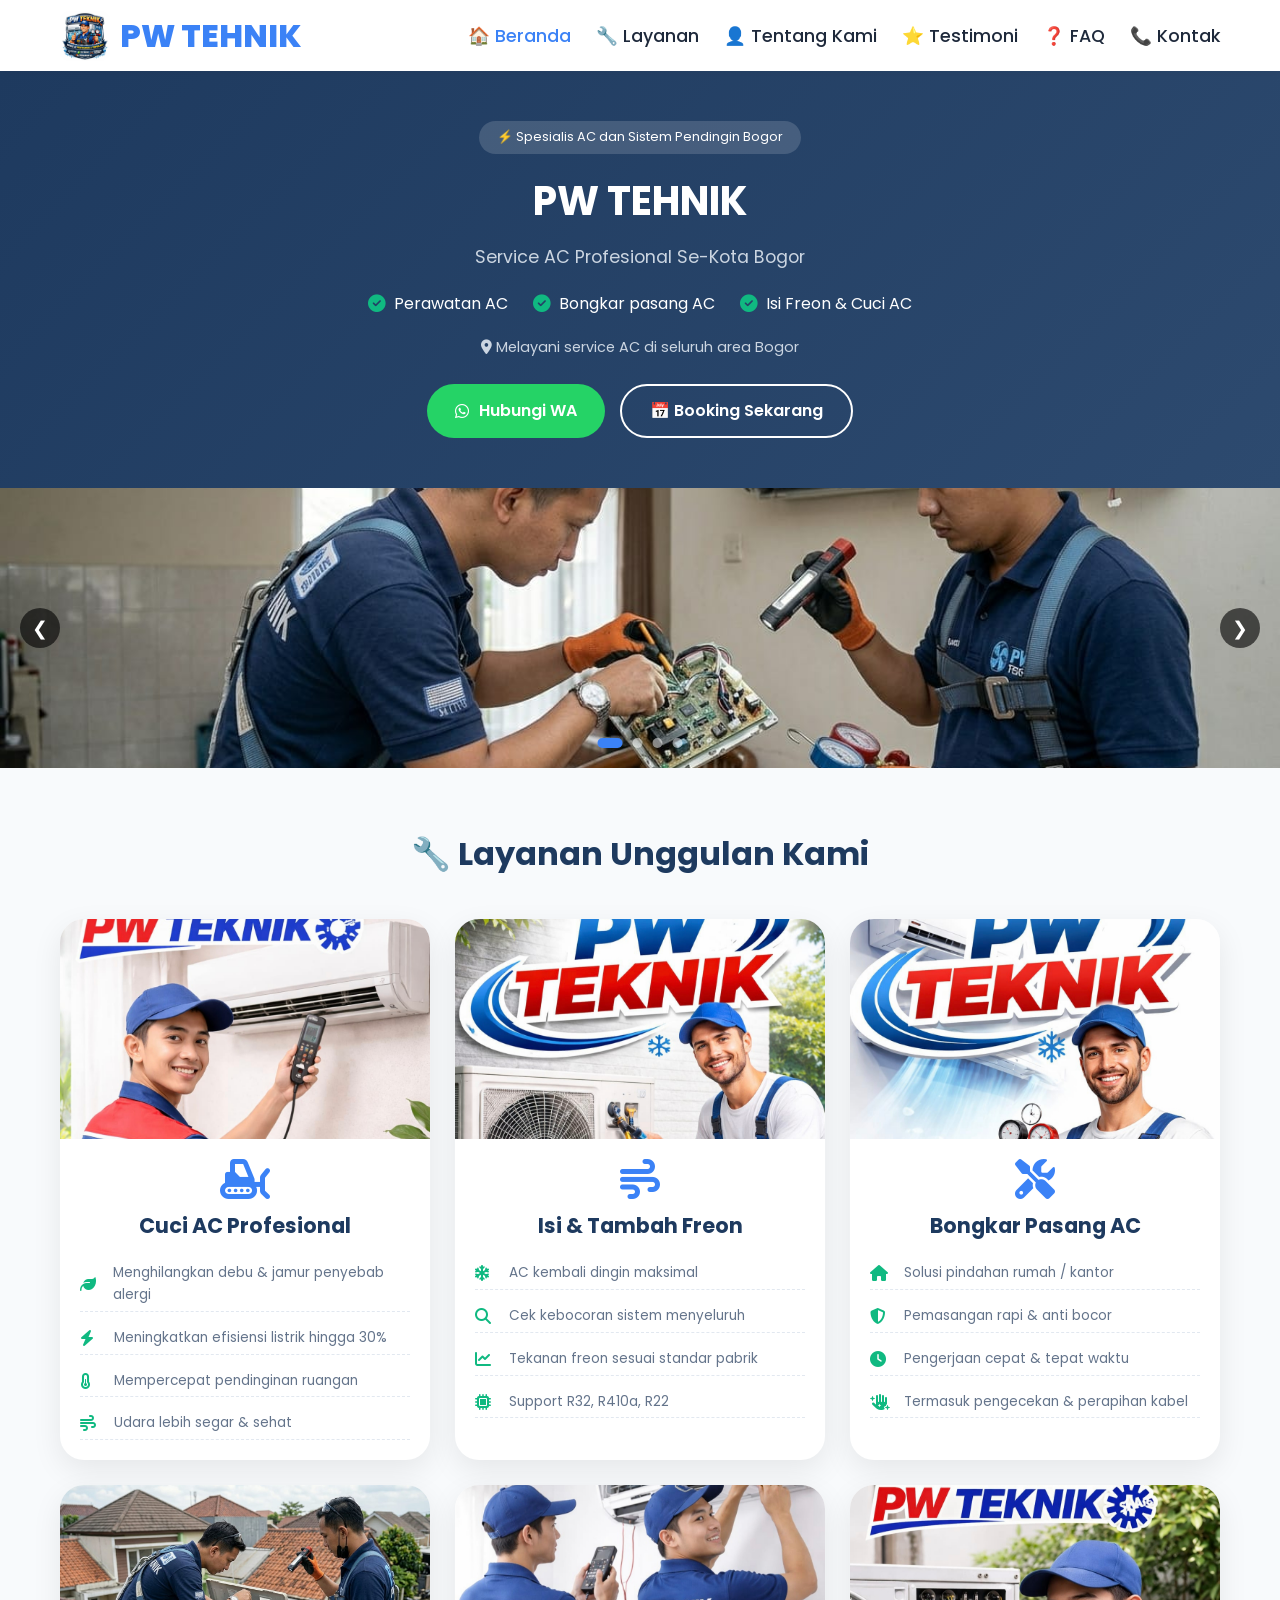
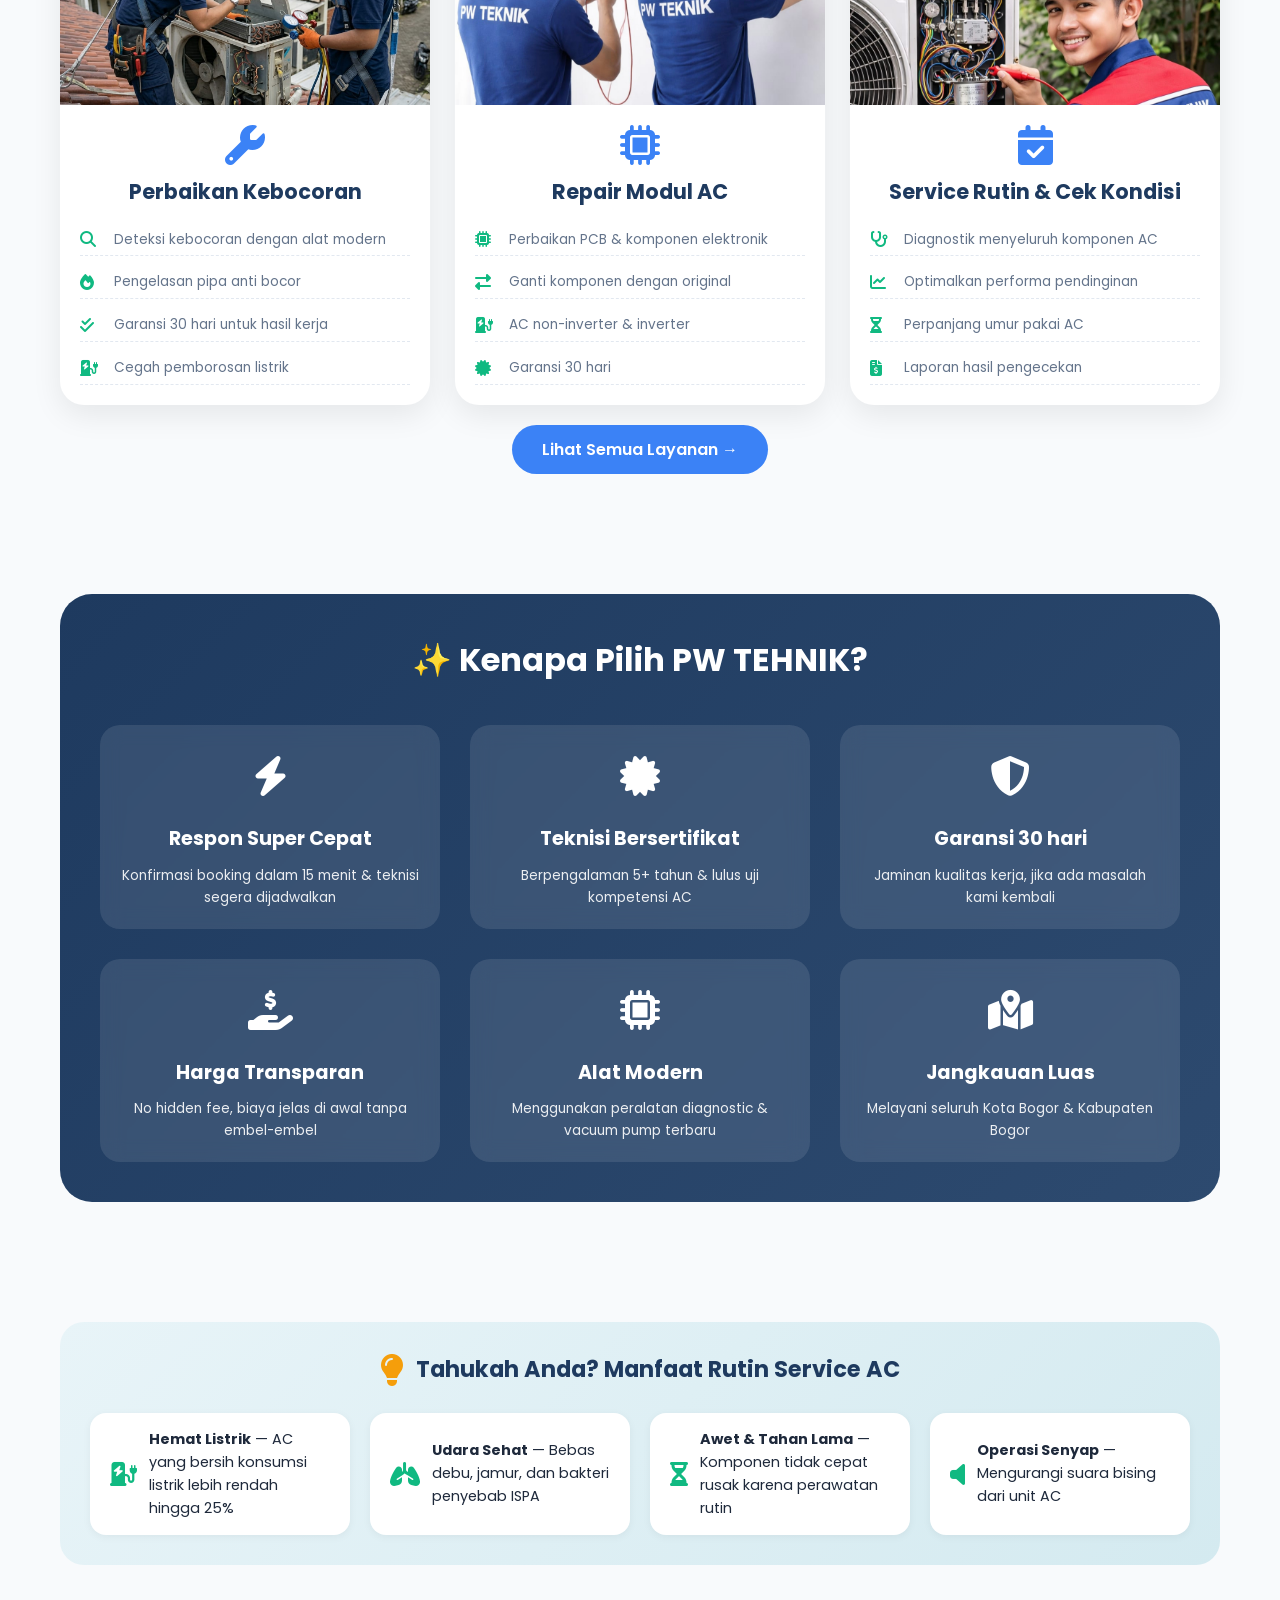
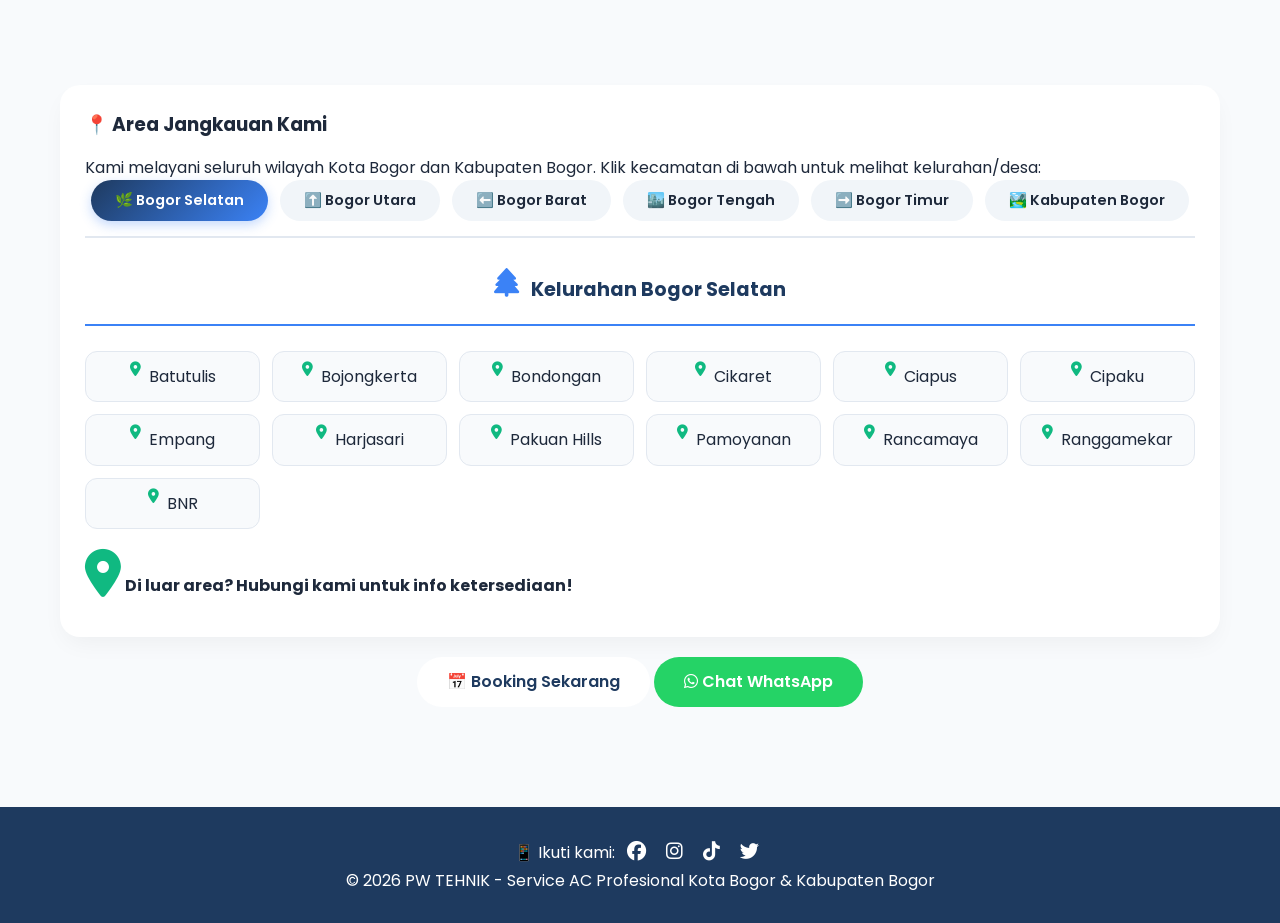
==== commit 8981649f: "delete portfolio" ====
--- a/index.html
+++ b/index.html
@@ -29,7 +29,7 @@
         <ul class="nav-menu" id="navMenu">
             <li><a href="index.html" class="active">🏠 Beranda</a></li>
             <li><a href="layanan.html">🔧 Layanan</a></li>
-            <li><a href="portfolio.html">📸 Portfolio</a></li>
+            <!-- <li><a href="portfolio.html">📸 Portfolio</a></li> -->
             <li><a href="tentang.html">👤 Tentang Kami</a></li>
             <li><a href="testimoni.html">⭐ Testimoni</a></li>
             <li><a href="faq.html">❓ FAQ</a></li>
@@ -94,7 +94,7 @@
     <div class="container">
         <h2 class="section-title">🔧 Layanan Unggulan Kami</h2>
         
-        <!-- Grid 6 card - rapi 2 atau 3 kolom tergantung layar -->
+        <!-- Grid 6 card -->
         <div class="services-grid-6" style="display: grid; grid-template-columns: repeat(auto-fill, minmax(320px, 1fr)); gap: 25px;">
             
             <!-- Card 1: Cuci AC Profesional -->
@@ -444,67 +444,5 @@
 </footer>
 
 <script src="js/main.js"></script>
-<script>
-    // Slider functionality
-    const slidesFull = document.getElementById('slidesFull');
-    const prevBtn = document.getElementById('prevBtnFull');
-    const nextBtn = document.getElementById('nextBtnFull');
-    const dotsContainer = document.getElementById('dotsFull');
-    if(slidesFull && slidesFull.children.length > 0) {
-        let currentIndex = 0;
-        const slides = document.querySelectorAll('.slide-full');
-        function updateSlider() {
-            slidesFull.style.transform = `translateX(-${currentIndex * 100}%)`;
-            document.querySelectorAll('.dot-full').forEach((dot, i) => {
-                dot.classList.toggle('active', i === currentIndex);
-            });
-        }
-        function createDots() {
-            dotsContainer.innerHTML = '';
-            slides.forEach((_, i) => {
-                const dot = document.createElement('div');
-                dot.classList.add('dot-full');
-                if(i === currentIndex) dot.classList.add('active');
-                dot.addEventListener('click', () => {
-                    currentIndex = i;
-                    updateSlider();
-                });
-                dotsContainer.appendChild(dot);
-            });
-        }
-        function nextSlide() { currentIndex = (currentIndex + 1) % slides.length; updateSlider(); }
-        function prevSlide() { currentIndex = (currentIndex - 1 + slides.length) % slides.length; updateSlider(); }
-        createDots();
-        if(prevBtn) prevBtn.addEventListener('click', prevSlide);
-        if(nextBtn) nextBtn.addEventListener('click', nextSlide);
-        setInterval(nextSlide, 4000);
-    }
-    
-    // Kecamatan Tabs
-    const tabs = document.querySelectorAll('.kecamatan-tab');
-    const panels = document.querySelectorAll('.kelurahan-panel');
-    if(tabs.length) {
-        tabs.forEach(tab => {
-            tab.addEventListener('click', () => {
-                const kec = tab.dataset.kecamatan;
-                tabs.forEach(t => t.classList.remove('active'));
-                tab.classList.add('active');
-                panels.forEach(panel => {
-                    panel.classList.remove('active-panel');
-                    if(panel.dataset.panel === kec) panel.classList.add('active-panel');
-                });
-            });
-        });
-    }
-    
-    // Mobile menu toggle
-    const menuToggle = document.getElementById('menuToggle');
-    const navMenu = document.getElementById('navMenu');
-    if (menuToggle) {
-        menuToggle.addEventListener('click', () => {
-            navMenu.classList.toggle('active');
-        });
-    }
-</script>
 </body>
 </html>
--- a/css/style.css
+++ b/css/style.css
@@ -40,7 +40,7 @@
 .bg-white { background: var(--white); }
 .rounded-xl { border-radius: 16px; }
 
-/* ========== NAVBAR ========== */
+/* ========== NAVBAR (DIPERBAIKI) ========== */
 .navbar {
     background: var(--white);
     box-shadow: 0 2px 10px rgba(0,0,0,0.05);
@@ -101,6 +101,44 @@
     font-size: 1.8rem;
     cursor: pointer;
     color: var(--primary);
+}
+
+/* ========== RESPONSIVE NAVBAR (DIPERBAIKI) ========== */
+@media (max-width: 768px) {
+    .menu-toggle {
+        display: block;
+    }
+    
+    .nav-menu {
+        position: fixed;
+        top: 70px;
+        left: -100%;
+        width: 280px;
+        height: calc(100vh - 70px);
+        background: var(--white);
+        flex-direction: column;
+        gap: 0;
+        transition: left 0.3s ease-in-out;
+        box-shadow: 2px 0 15px rgba(0,0,0,0.1);
+        z-index: 999;
+        padding: 20px 0;
+        overflow-y: auto;
+    }
+    
+    .nav-menu.active {
+        left: 0;
+    }
+    
+    .nav-menu li {
+        width: 100%;
+    }
+    
+    .nav-menu a {
+        display: block;
+        padding: 12px 25px;
+        width: 100%;
+        border-bottom: 1px solid #e2e8f0;
+    }
 }
 
 /* ========== SLIDER FULL WIDTH ========== */
@@ -363,7 +401,7 @@
 .card i { font-size: 3rem; color: var(--secondary); margin-bottom: 15px; }
 .card h3 { margin-bottom: 10px; }
 
-/* ========== SERVICE CARD with IMAGE (UNTUK INDEX) ========== */
+/* ========== SERVICE CARD with IMAGE ========== */
 .service-card {
     background: var(--white);
     border-radius: 24px;
@@ -435,7 +473,7 @@
     width: 24px;
 }
 
-/* ========== FEATURE SHOWCASE (KENAPA PILIH KAMI) ========== */
+/* ========== FEATURE SHOWCASE ========== */
 .feature-showcase {
     background: linear-gradient(135deg, var(--primary), #2D4A6F);
     border-radius: 32px;
@@ -483,7 +521,7 @@
     opacity: 0.9;
 }
 
-/* ========== INFO CARD (MANFAAT SERVICE AC) ========== */
+/* ========== INFO CARD ========== */
 .info-card {
     background: linear-gradient(135deg, #e8f4f8, #d4eaf0);
     border-radius: 24px;
@@ -618,8 +656,8 @@
 }
 .service-chip.active .chip-price { background: rgba(255,255,255,0.2); }
 
-/* ========== PORTFOLIO ========== */
-.portfolio-grid {
+========== PORTFOLIO ==========
+/* .portfolio-grid {
     display: grid;
     grid-template-columns: repeat(auto-fit, minmax(280px, 1fr));
     gap: 25px;
@@ -653,7 +691,7 @@
     transition: transform 0.3s;
 }
 
-.portfolio-item:hover .portfolio-overlay { transform: translateY(0); }
+.portfolio-item:hover .portfolio-overlay { transform: translateY(0); } */
 
 /* ========== MODAL ========== */
 .modal {
@@ -754,7 +792,7 @@
     margin-top: 15px;
 }
 
-/* ========== AREA LIST (TENTANG PAGE) ========== */
+/* ========== AREA LIST ========== */
 .area-list {
     display: grid;
     grid-template-columns: repeat(auto-fit, minmax(150px, 1fr));
@@ -769,7 +807,7 @@
     font-size: 0.9rem;
 }
 
-/* ========== KECAMATAN TABS (TENTANG PAGE) - CENTER ========== */
+/* ========== KECAMATAN TABS ========== */
 .kecamatan-tabs {
     display: flex;
     flex-wrap: wrap;
@@ -820,7 +858,7 @@
     to { opacity: 1; transform: translateY(0); }
 }
 
-/* Header Kecamatan - CENTER */
+/* Header Kecamatan */
 .kecamatan-header {
     display: flex;
     align-items: center;
@@ -842,7 +880,7 @@
     margin: 0;
 }
 
-/* Grid Kelurahan - CENTER */
+/* Grid Kelurahan */
 .kelurahan-grid {
     display: grid;
     grid-template-columns: repeat(auto-fill, minmax(170px, 1fr));
@@ -902,7 +940,7 @@
     margin-top: 8px;
 }
 
-/* ========== FILTER BUTTONS (DENGAN GAMBAR - FLEXBOX FULL) ========== */
+/* ========== FILTER BUTTONS ========== */
 .filter-buttons {
     display: grid;
     grid-template-columns: repeat(3, 1fr);
@@ -1050,26 +1088,10 @@
     font-size: 1.2rem;
 }
 
-/* ========== RESPONSIVE ========== */
+/* ========== RESPONSIVE UMUM ========== */
 html { scroll-behavior: smooth; }
 
 @media (max-width: 768px) {
-    .menu-toggle { display: block; }
-    
-    .nav-menu {
-        display: none;
-        flex-direction: column;
-        position: absolute;
-        top: 70px;
-        left: 0;
-        right: 0;
-        background: var(--white);
-        padding: 20px;
-        box-shadow: 0 10px 20px rgba(0,0,0,0.1);
-        z-index: 999;
-    }
-    .nav-menu.active { display: flex; }
-    
     .slide-full img { height: 200px; }
     
     .slider-btn-full {
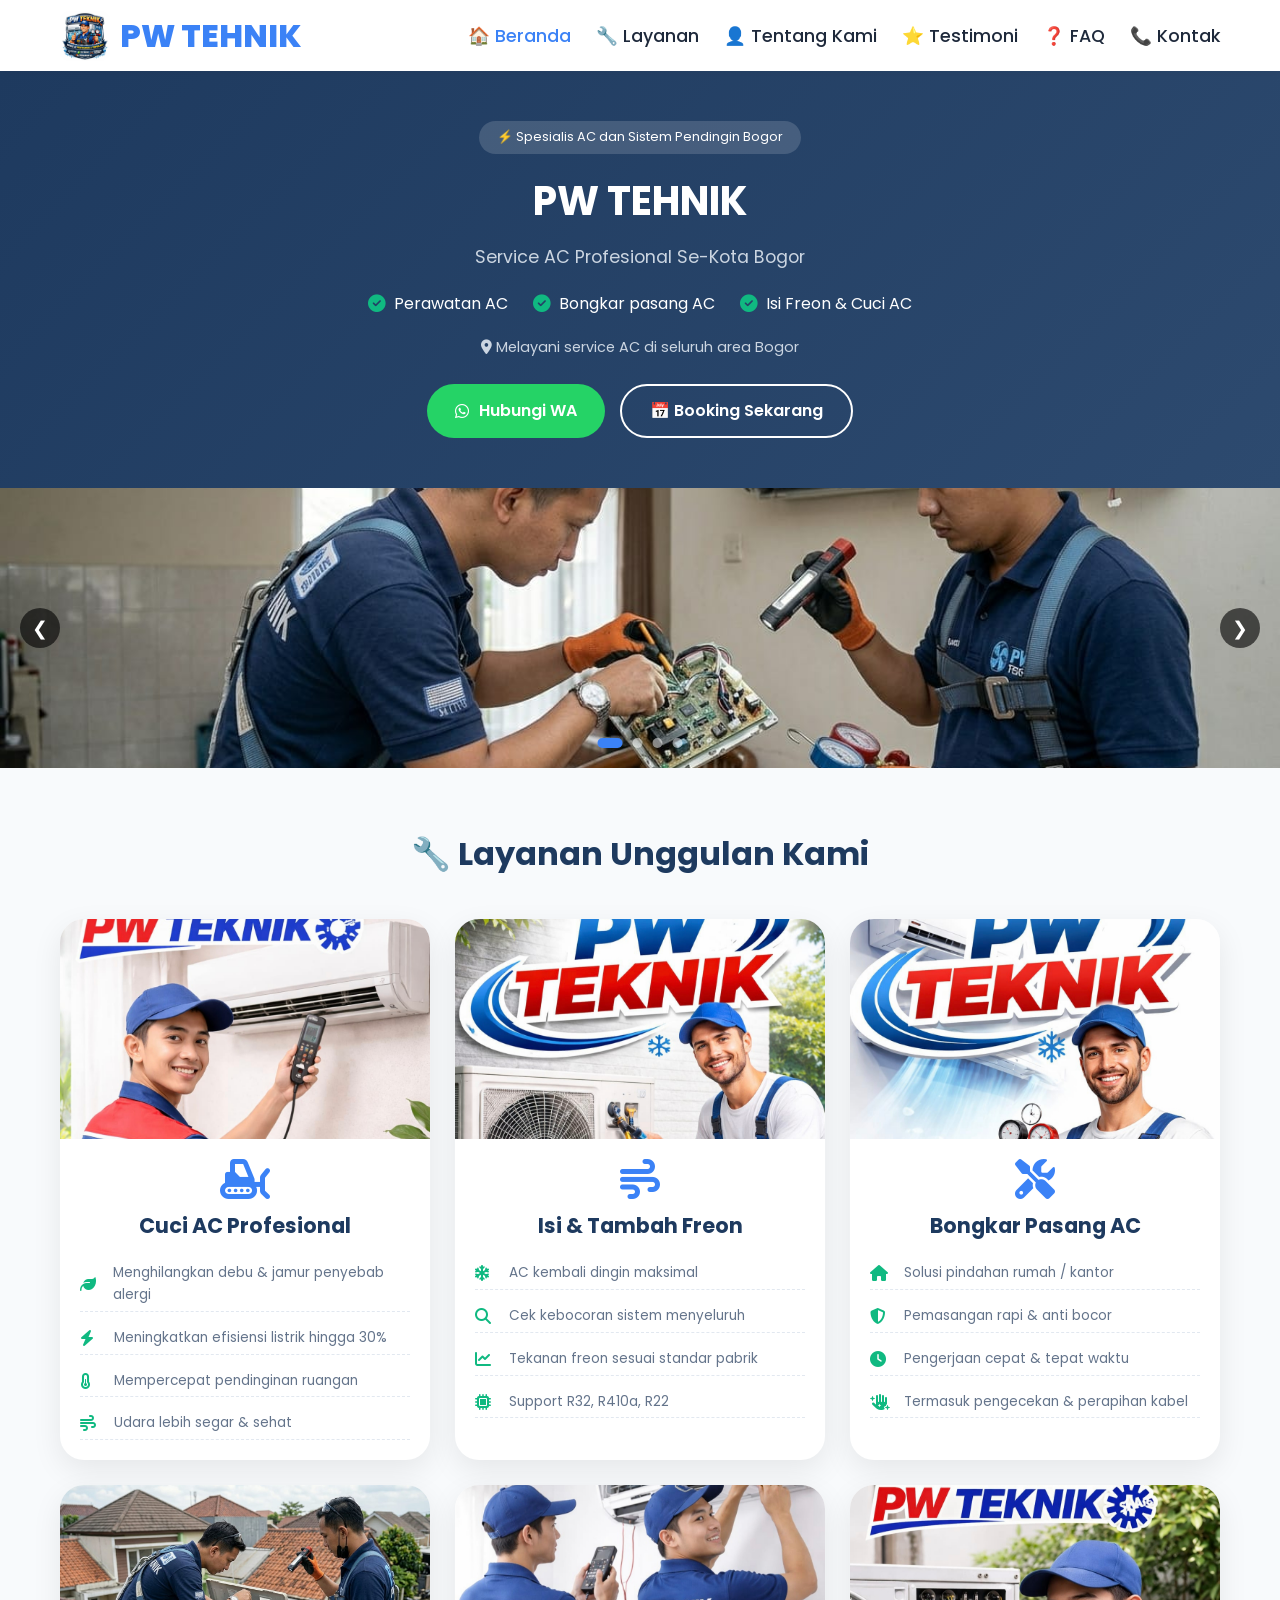
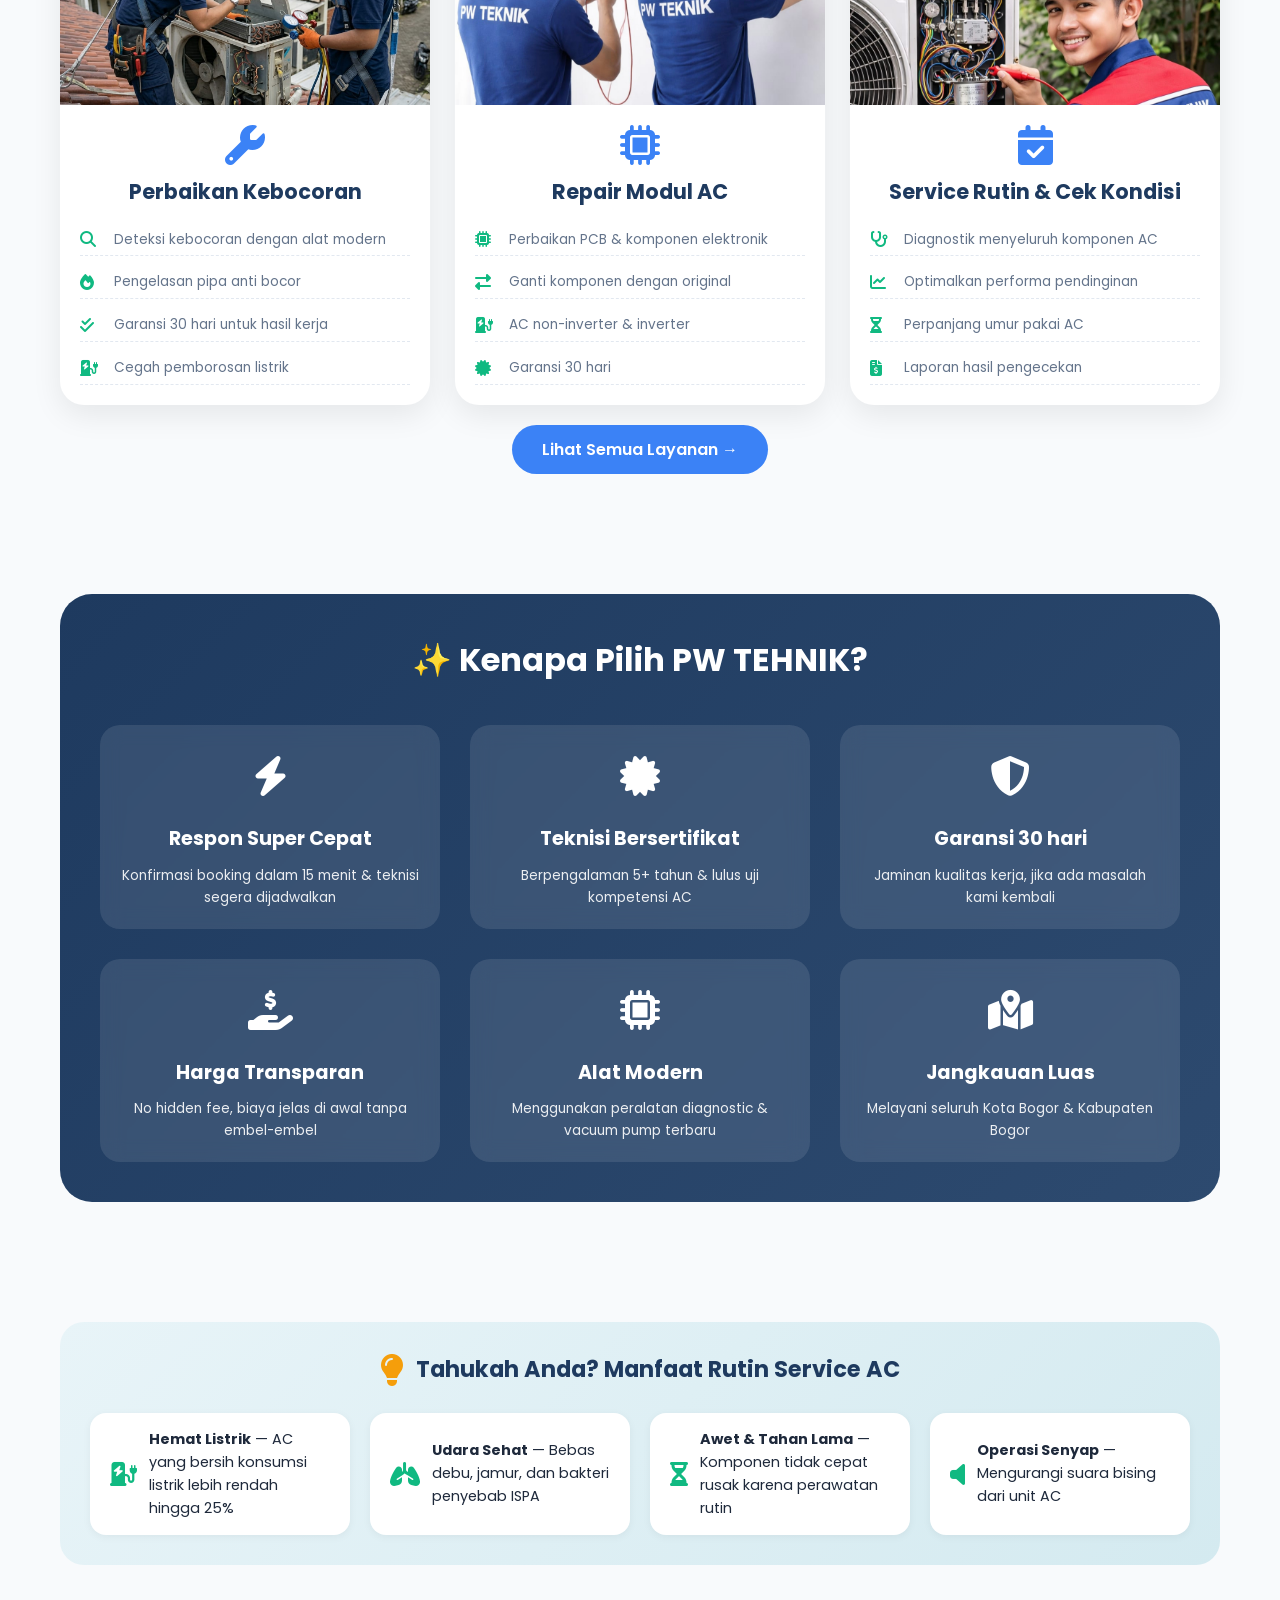
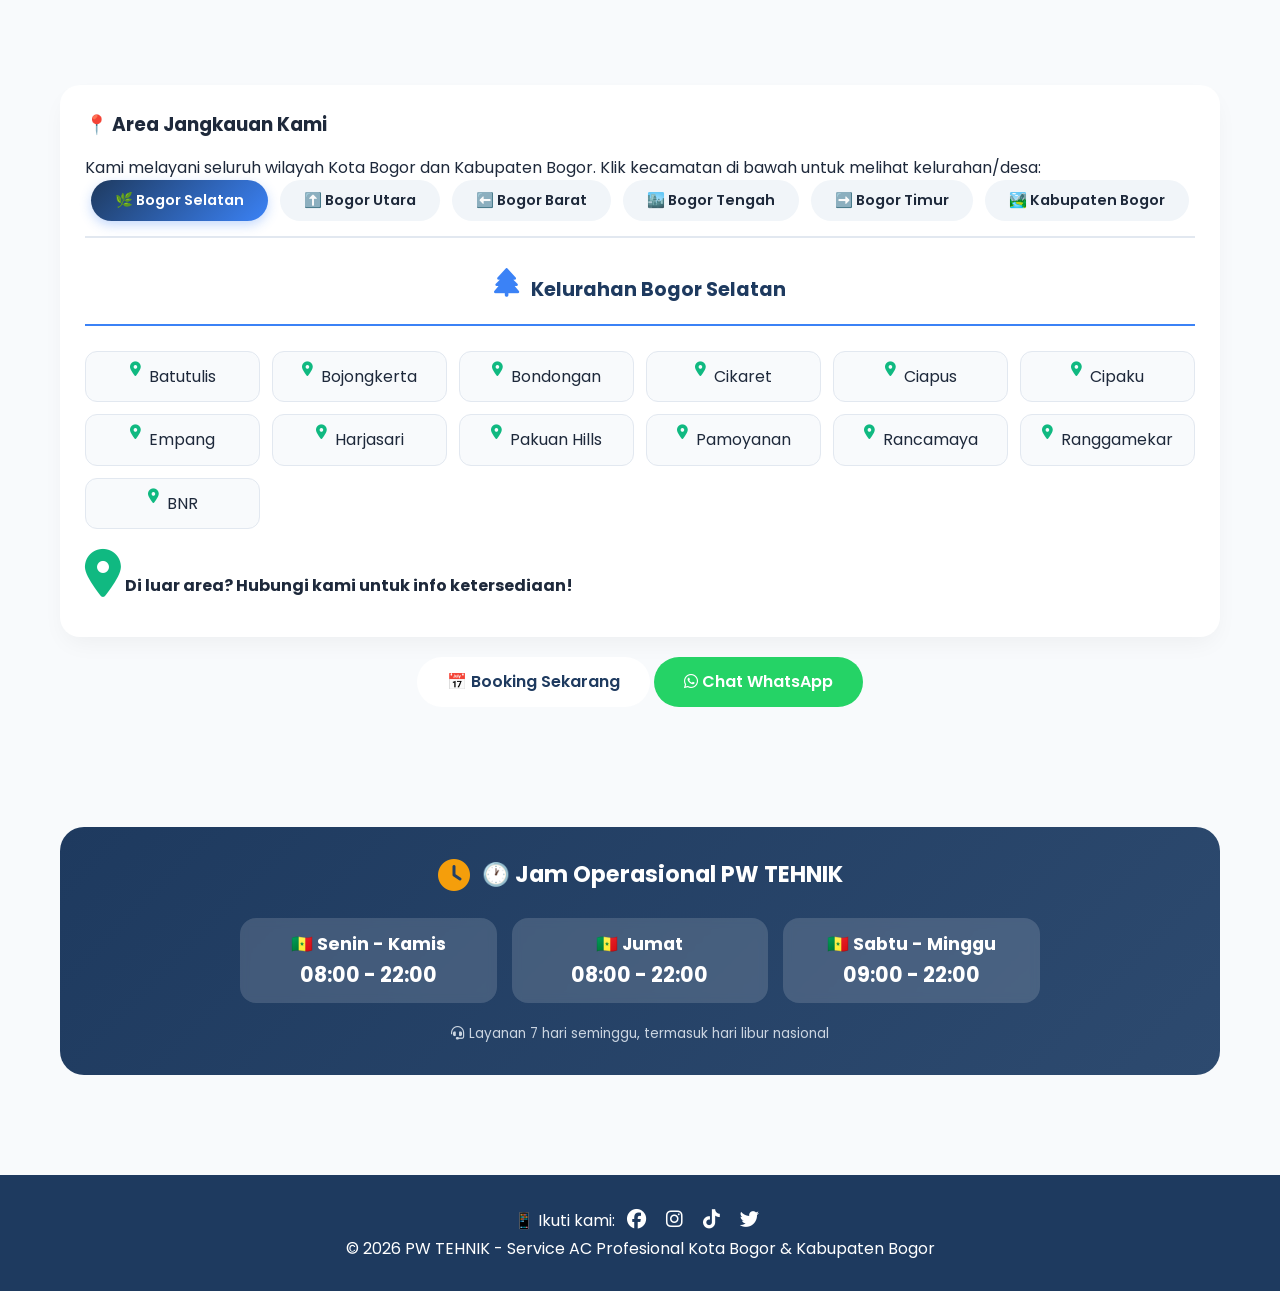
==== commit 924e7d49: "jadwal kerja" ====
--- a/index.html
+++ b/index.html
@@ -431,6 +431,35 @@
     </div>
 </section>
 
+<!-- ========== JAM OPERASIONAL ========== -->
+<section class="section bg-light">
+    <div class="container">
+        <div class="info-card" style="background: linear-gradient(135deg, #1E3A5F, #2D4A6F); color: white;">
+            <div class="info-header">
+                <i class="fas fa-clock" style="color: #F59E0B;"></i>
+                <h3 style="color: white;">🕐 Jam Operasional PW TEHNIK</h3>
+            </div>
+            <div class="operasional-grid" style="display: grid; grid-template-columns: repeat(auto-fit, minmax(200px, 1fr)); gap: 15px; max-width: 800px; margin: 0 auto;">
+                <div style="background: rgba(255,255,255,0.15); border-radius: 16px; padding: 12px 20px; text-align: center; backdrop-filter: blur(4px);">
+                    <strong style="font-size: 1.1rem;">🇸🇳 Senin - Kamis</strong><br>
+                    <span style="font-size: 1.3rem; font-weight: bold;">08:00 - 22:00</span>
+                </div>
+                <div style="background: rgba(255,255,255,0.15); border-radius: 16px; padding: 12px 20px; text-align: center; backdrop-filter: blur(4px);">
+                    <strong style="font-size: 1.1rem;">🇸🇳 Jumat</strong><br>
+                    <span style="font-size: 1.3rem; font-weight: bold;">08:00 - 22:00</span>
+                </div>
+                <div style="background: rgba(255,255,255,0.15); border-radius: 16px; padding: 12px 20px; text-align: center; backdrop-filter: blur(4px);">
+                    <strong style="font-size: 1.1rem;">🇸🇳 Sabtu - Minggu</strong><br>
+                    <span style="font-size: 1.3rem; font-weight: bold;">09:00 - 22:00</span>
+                </div>
+            </div>
+            <p class="text-center mt-20" style="color: #cbd5e1; font-size: 0.85rem;">
+                <i class="fas fa-headset"></i> Layanan 7 hari seminggu, termasuk hari libur nasional
+            </p>
+        </div>
+    </div>
+</section>
+
 <footer class="footer">
     <div class="container">
         <p>📱 Ikuti kami: 
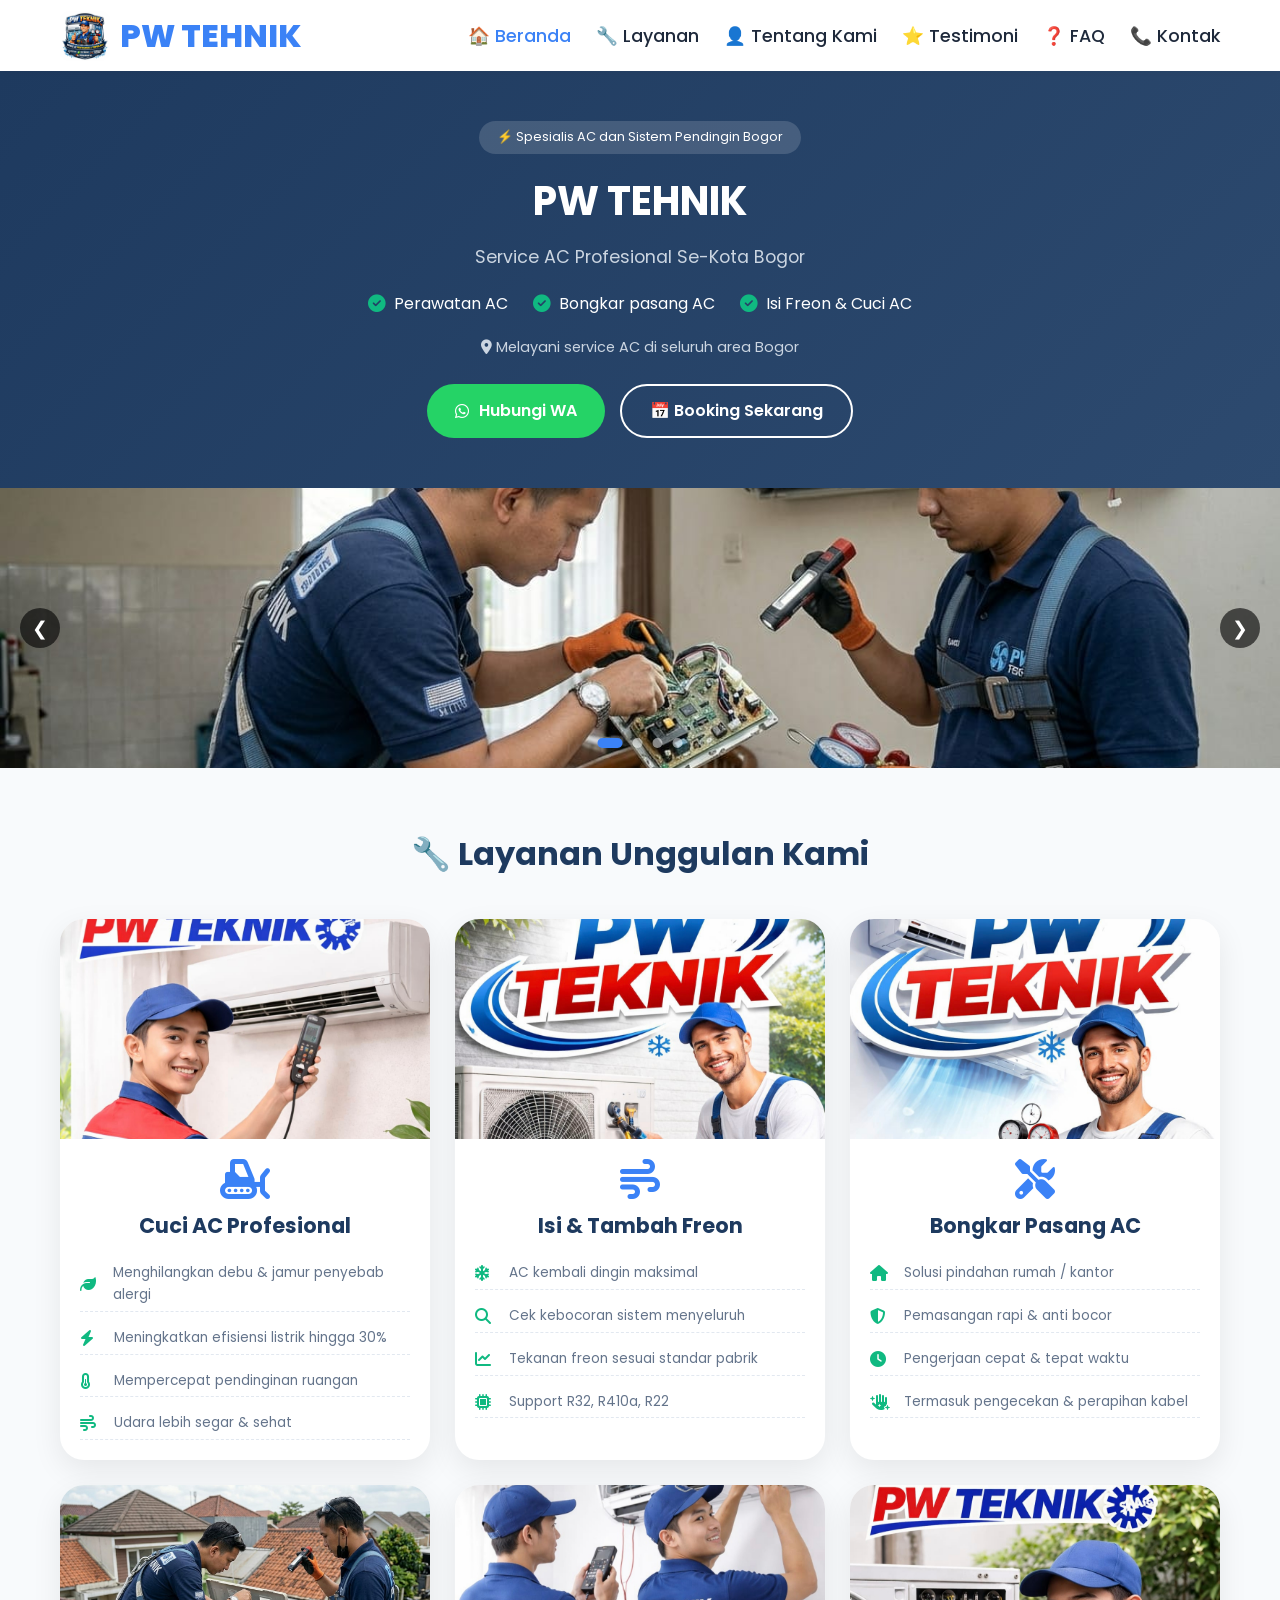
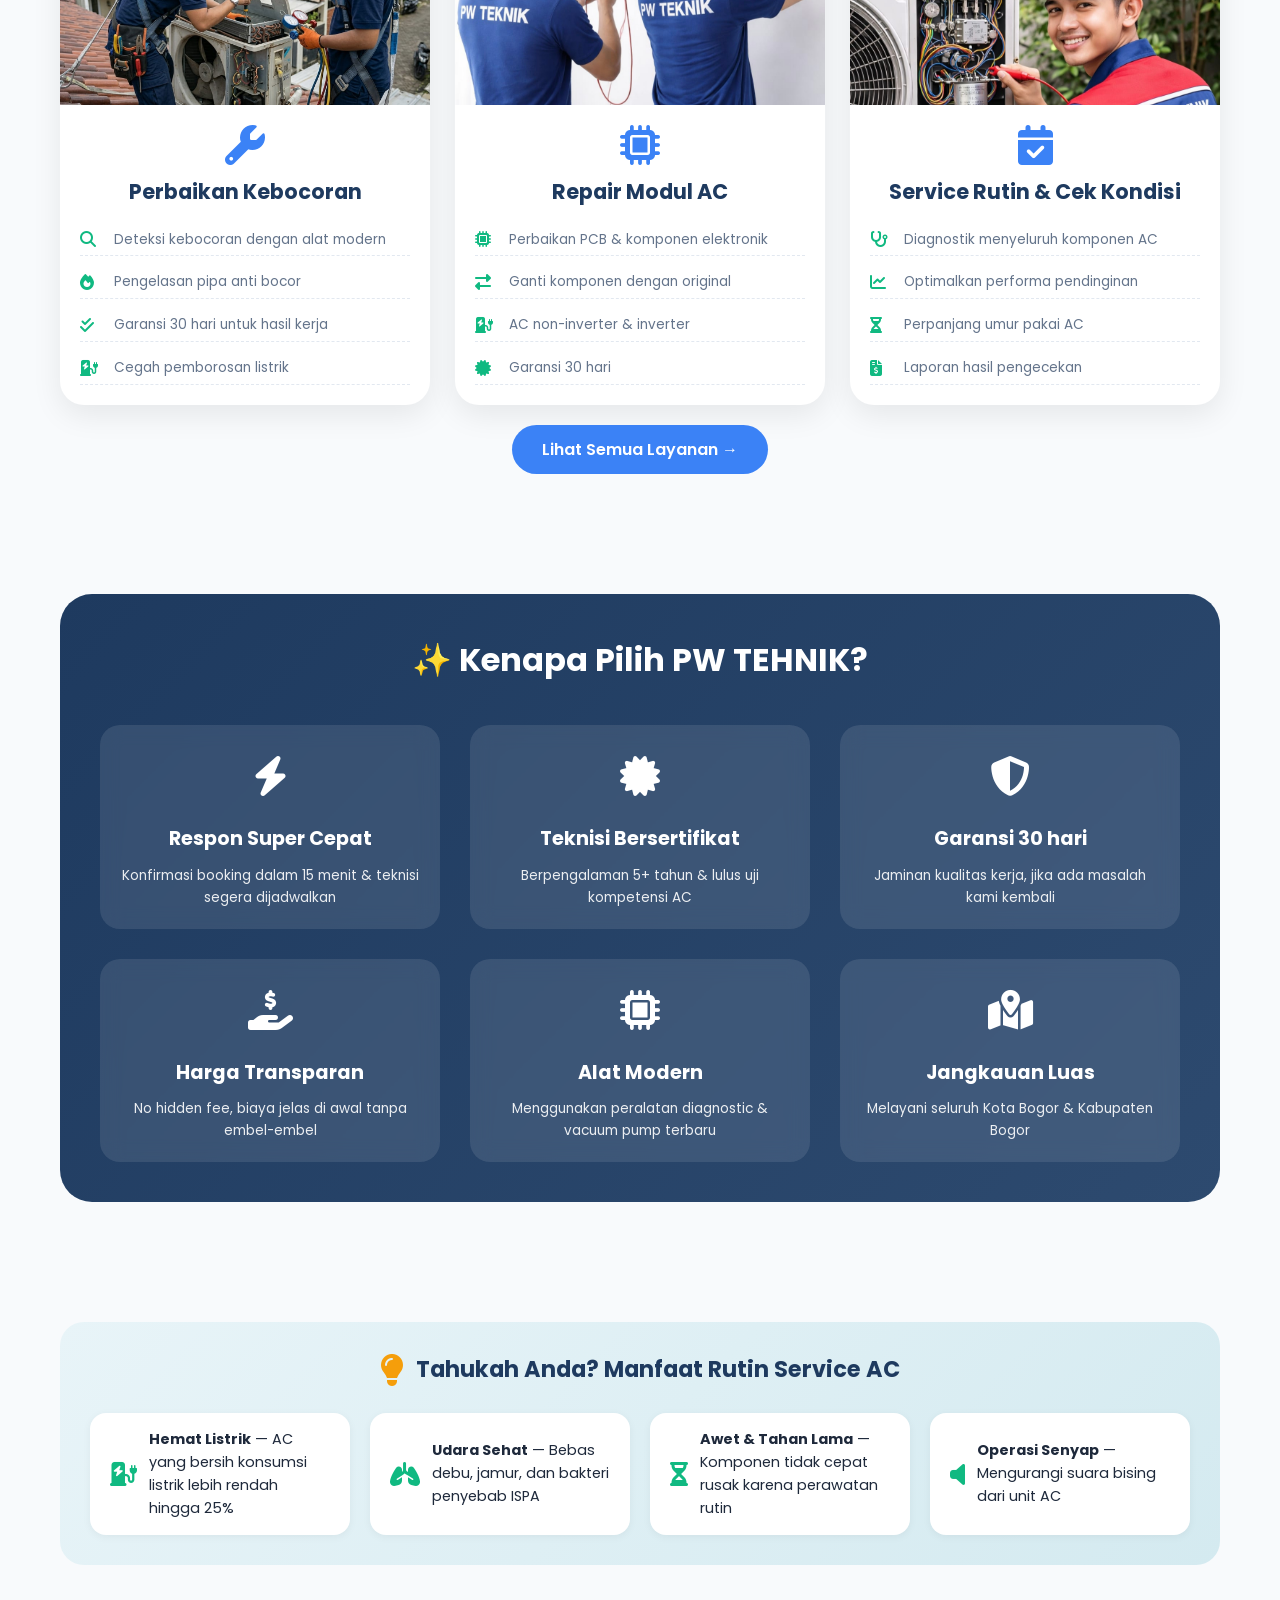
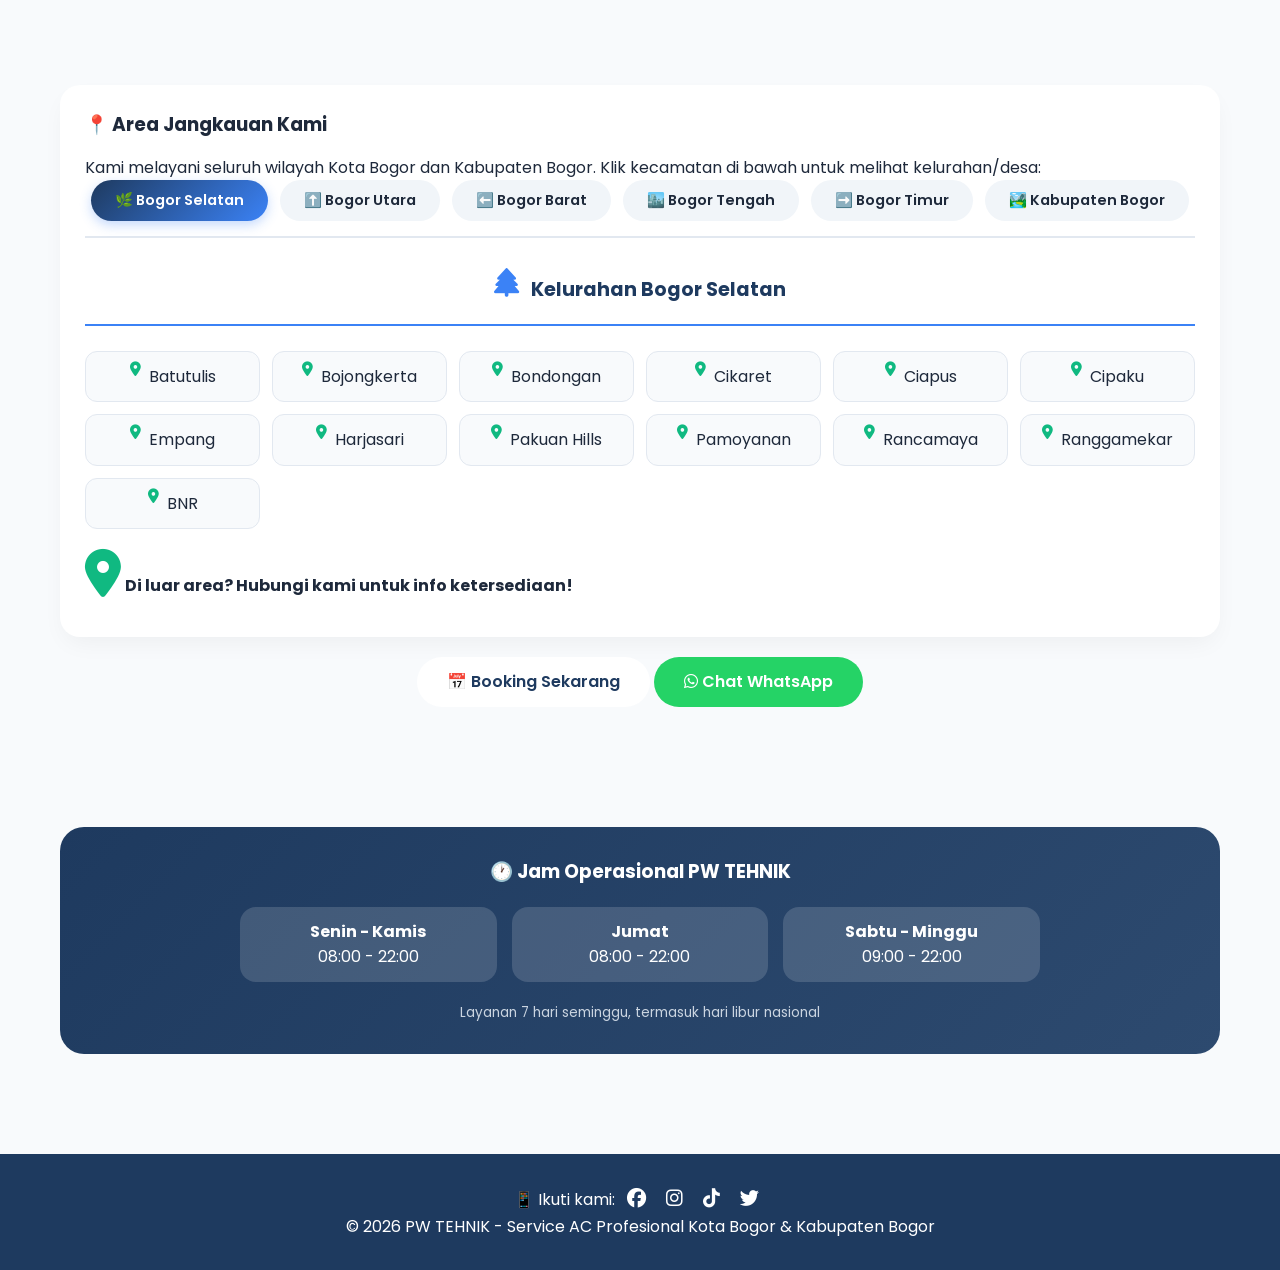
==== commit 3dd8b4d6: "jadwal kerja 2" ====
--- a/index.html
+++ b/index.html
@@ -431,30 +431,28 @@
     </div>
 </section>
 
+
 <!-- ========== JAM OPERASIONAL ========== -->
 <section class="section bg-light">
     <div class="container">
-        <div class="info-card" style="background: linear-gradient(135deg, #1E3A5F, #2D4A6F); color: white;">
-            <div class="info-header">
-                <i class="fas fa-clock" style="color: #F59E0B;"></i>
-                <h3 style="color: white;">🕐 Jam Operasional PW TEHNIK</h3>
-            </div>
+        <div class="info-card" style="background: linear-gradient(135deg, #1E3A5F, #2D4A6F); color: white; text-align: center;">
+            <h3 style="color: white; margin-bottom: 20px;">🕐 Jam Operasional PW TEHNIK</h3>
             <div class="operasional-grid" style="display: grid; grid-template-columns: repeat(auto-fit, minmax(200px, 1fr)); gap: 15px; max-width: 800px; margin: 0 auto;">
-                <div style="background: rgba(255,255,255,0.15); border-radius: 16px; padding: 12px 20px; text-align: center; backdrop-filter: blur(4px);">
-                    <strong style="font-size: 1.1rem;">🇸🇳 Senin - Kamis</strong><br>
-                    <span style="font-size: 1.3rem; font-weight: bold;">08:00 - 22:00</span>
-                </div>
-                <div style="background: rgba(255,255,255,0.15); border-radius: 16px; padding: 12px 20px; text-align: center; backdrop-filter: blur(4px);">
-                    <strong style="font-size: 1.1rem;">🇸🇳 Jumat</strong><br>
-                    <span style="font-size: 1.3rem; font-weight: bold;">08:00 - 22:00</span>
-                </div>
-                <div style="background: rgba(255,255,255,0.15); border-radius: 16px; padding: 12px 20px; text-align: center; backdrop-filter: blur(4px);">
-                    <strong style="font-size: 1.1rem;">🇸🇳 Sabtu - Minggu</strong><br>
-                    <span style="font-size: 1.3rem; font-weight: bold;">09:00 - 22:00</span>
-                </div>
-            </div>
-            <p class="text-center mt-20" style="color: #cbd5e1; font-size: 0.85rem;">
-                <i class="fas fa-headset"></i> Layanan 7 hari seminggu, termasuk hari libur nasional
+                <div style="background: rgba(255,255,255,0.15); border-radius: 16px; padding: 12px 20px;">
+                    <strong>Senin - Kamis</strong><br>
+                    08:00 - 22:00
+                </div>
+                <div style="background: rgba(255,255,255,0.15); border-radius: 16px; padding: 12px 20px;">
+                    <strong>Jumat</strong><br>
+                    08:00 - 22:00
+                </div>
+                <div style="background: rgba(255,255,255,0.15); border-radius: 16px; padding: 12px 20px;">
+                    <strong>Sabtu - Minggu</strong><br>
+                    09:00 - 22:00
+                </div>
+            </div>
+            <p style="color: #cbd5e1; font-size: 0.85rem; margin-top: 20px;">
+                Layanan 7 hari seminggu, termasuk hari libur nasional
             </p>
         </div>
     </div>
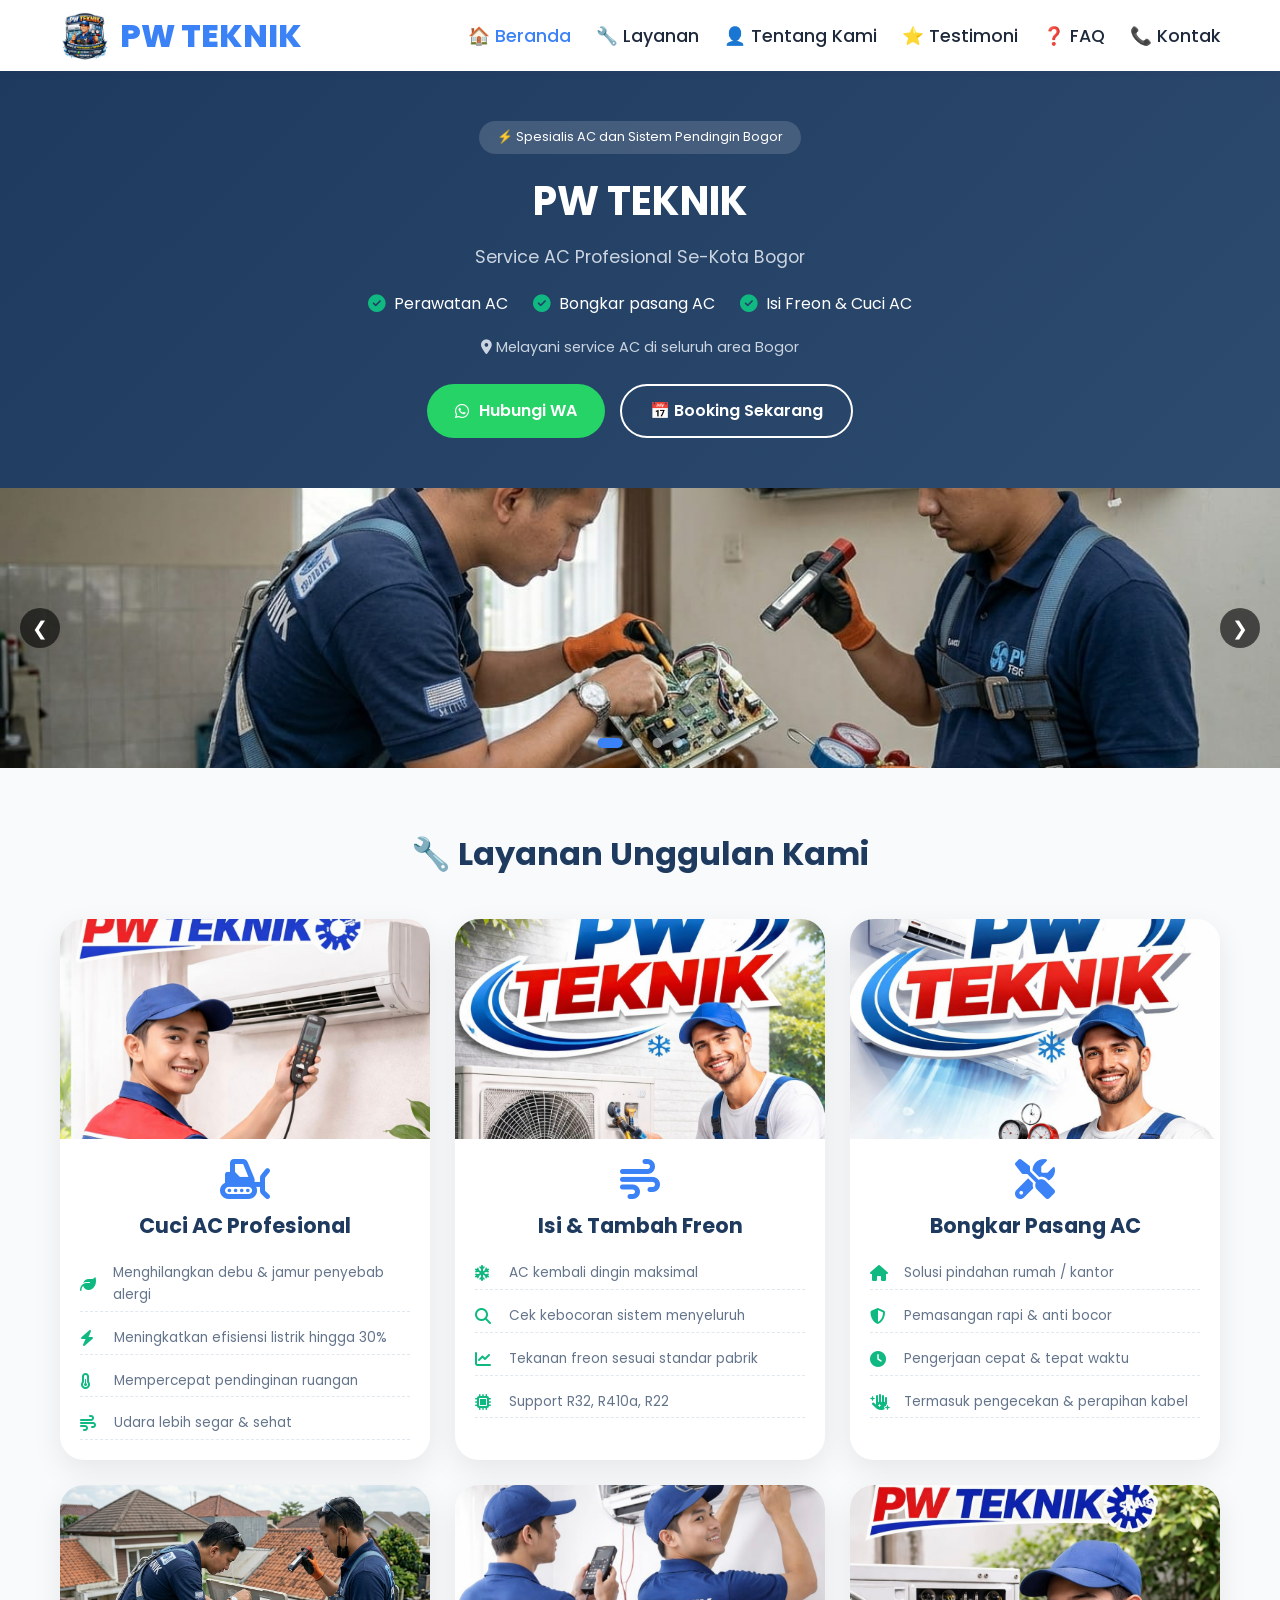
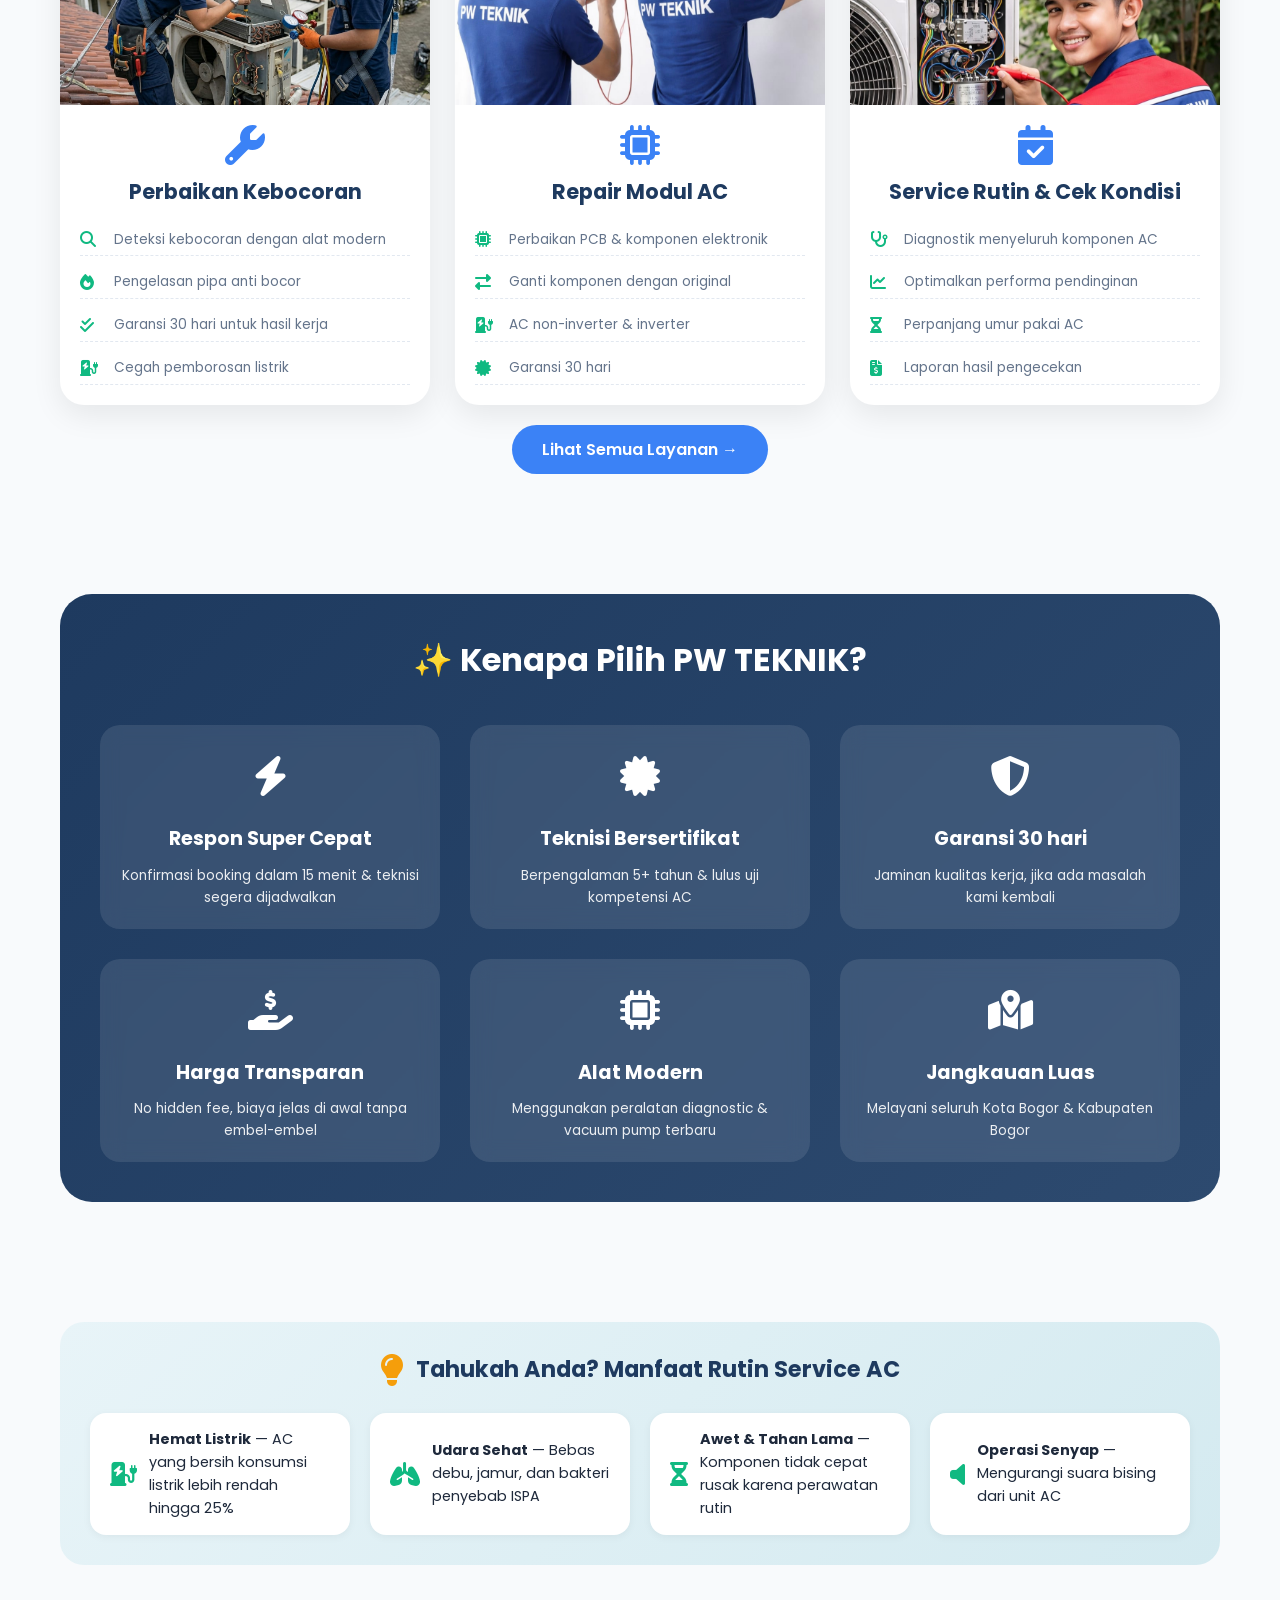
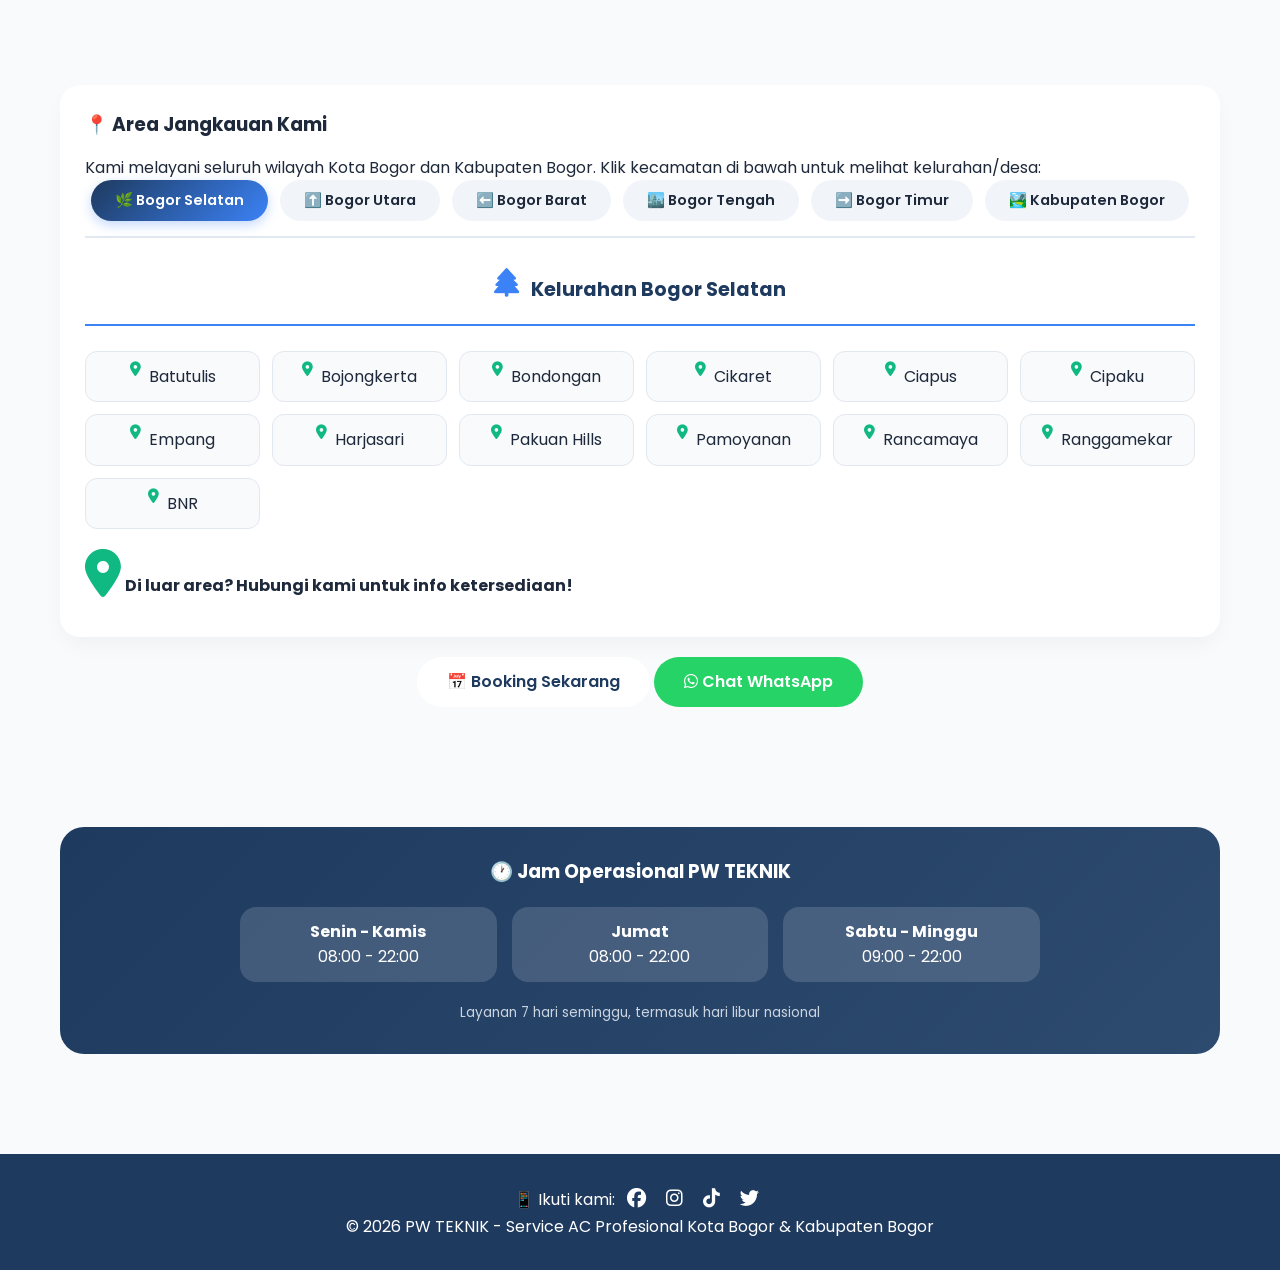
==== commit 26be0e4a: "pw tehnik > pw teknik" ====
--- a/index.html
+++ b/index.html
@@ -3,7 +3,7 @@
 <head>
     <meta charset="UTF-8">
     <meta name="viewport" content="width=device-width, initial-scale=1.0, maximum-scale=1.0, user-scalable=yes">
-    <title>PW TEHNIK - Service AC Profesional Kota Bogor</title>
+    <title>PW TEKNIK - Service AC Profesional Kota Bogor</title>
     <meta name="description" content="Service AC profesional di Kota Bogor. Teknisi berpengalaman, harga terjangkau, Garansi 30 hari. Melayani cuci AC, isi freon, bongkar pasang.">
     <meta name="keywords" content="service AC Bogor, cuci AC Bogor, isi freon Bogor, teknisi AC">
     
@@ -20,8 +20,8 @@
 <nav class="navbar">
     <div class="nav-container">
         <a href="index.html" class="logo">
-            <img src="assets/logo.jpeg" alt="Logo PW TEHNIK">
-            <span>PW TEHNIK</span>
+            <img src="assets/logo.jpeg" alt="Logo PW TEKNIK">
+            <span>PW TEKNIK</span>
         </a>
         <div class="menu-toggle" id="menuToggle">
             <i class="fas fa-bars"></i>
@@ -43,7 +43,7 @@
     <div class="container">
         <div class="hero-content">
             <div class="hero-badge">⚡ Spesialis AC dan Sistem Pendingin Bogor</div>
-            <h1>PW TEHNIK</h1>
+            <h1>PW TEKNIK</h1>
             <p class="hero-tagline">Service AC Profesional Se-Kota Bogor</p>
             <ul class="hero-features">
                 <li><i class="fas fa-check-circle"></i> Perawatan AC</li>
@@ -54,7 +54,7 @@
                 <i class="fas fa-map-marker-alt"></i> Melayani service AC di seluruh area Bogor
             </p>
             <div class="btn-group-hero">
-                <a href="https://wa.me/6281234567890?text=Halo%20PW%20TEHNIK%2C%20saya%20mau%20booking%20service%20AC" class="btn-wa-hero">
+                <a href="https://wa.me/6281234567890?text=Halo%20PW%20TEKNIK%2C%20saya%20mau%20booking%20service%20AC" class="btn-wa-hero">
                     <i class="fab fa-whatsapp"></i> Hubungi WA
                 </a>
                 <a href="kontak.html" class="btn-outline-hero">
@@ -210,7 +210,7 @@
 <section class="section">
     <div class="container">
         <div class="feature-showcase">
-            <h2 class="section-title">✨ Kenapa Pilih PW TEHNIK?</h2>
+            <h2 class="section-title">✨ Kenapa Pilih PW TEKNIK?</h2>
             <div class="features-grid">
                 <div class="feature-box">
                     <div class="feature-icon"><i class="fas fa-bolt"></i></div>
@@ -436,7 +436,7 @@
 <section class="section bg-light">
     <div class="container">
         <div class="info-card" style="background: linear-gradient(135deg, #1E3A5F, #2D4A6F); color: white; text-align: center;">
-            <h3 style="color: white; margin-bottom: 20px;">🕐 Jam Operasional PW TEHNIK</h3>
+            <h3 style="color: white; margin-bottom: 20px;">🕐 Jam Operasional PW TEKNIK</h3>
             <div class="operasional-grid" style="display: grid; grid-template-columns: repeat(auto-fit, minmax(200px, 1fr)); gap: 15px; max-width: 800px; margin: 0 auto;">
                 <div style="background: rgba(255,255,255,0.15); border-radius: 16px; padding: 12px 20px;">
                     <strong>Senin - Kamis</strong><br>
@@ -466,7 +466,7 @@
             <a href="#"><i class="fab fa-tiktok"></i></a>
             <a href="#"><i class="fab fa-twitter"></i></a>
         </p>
-        <p>© 2026 PW TEHNIK - Service AC Profesional Kota Bogor & Kabupaten Bogor</p>
+        <p>© 2026 PW TEKNIK - Service AC Profesional Kota Bogor & Kabupaten Bogor</p>
     </div>
 </footer>
 
